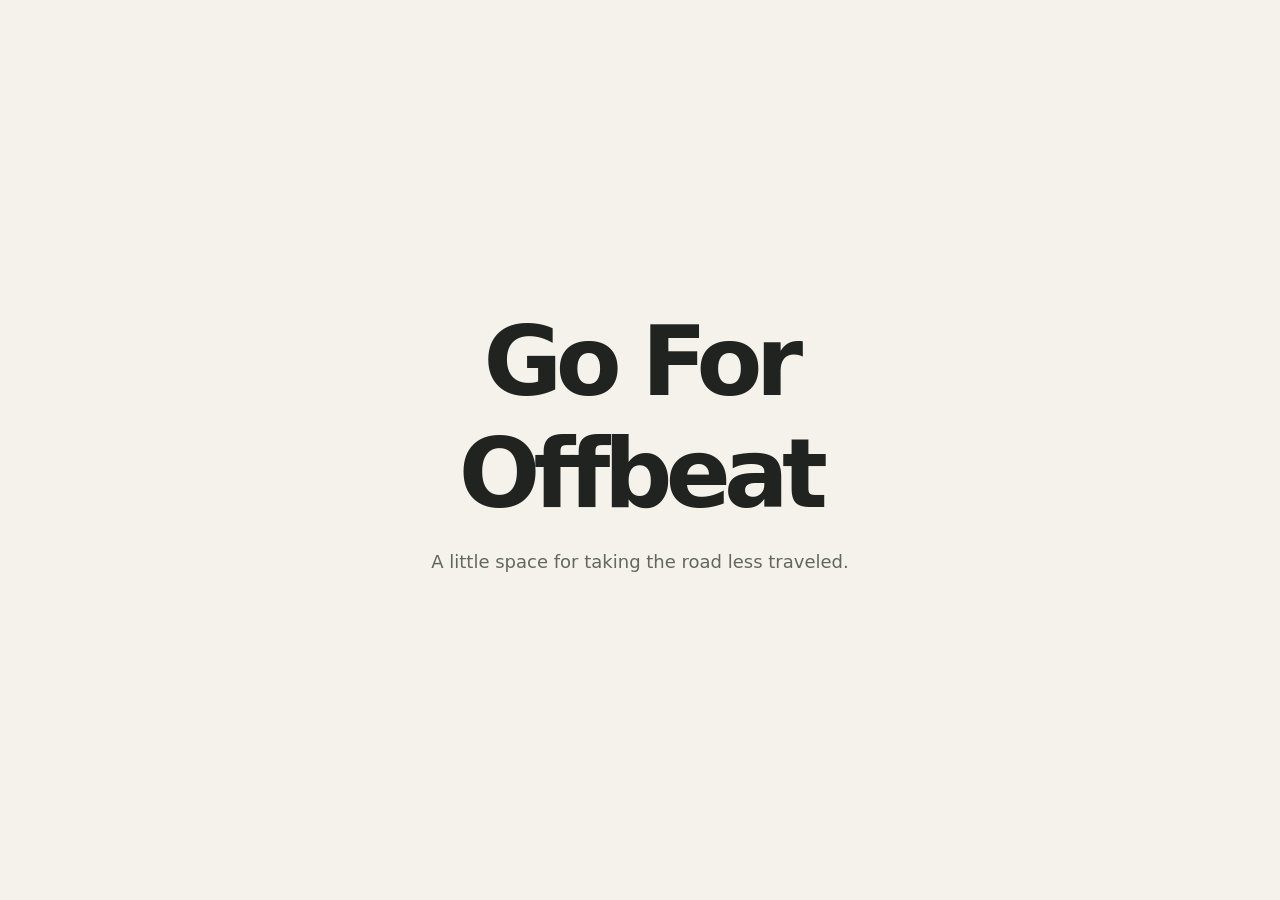
==== index.html @ a7d6cbbe "Add static site and Pages deployment" ====
<!doctype html>
<html lang="en">
  <head>
    <meta charset="utf-8">
    <meta name="viewport" content="width=device-width, initial-scale=1">
    <meta name="theme-color" content="#f5f2eb">
    <title>Go For Offbeat</title>
    <style>
      :root {
        color-scheme: light;
        font-family: system-ui, sans-serif;
        color: #20231f;
        background: #f5f2eb;
      }

      body {
        display: grid;
        min-height: 100vh;
        margin: 0;
        place-items: center;
      }

      main {
        max-width: 42rem;
        padding: 2rem;
        text-align: center;
      }

      h1 {
        margin: 0;
        font-size: clamp(3rem, 10vw, 6rem);
        letter-spacing: -0.07em;
      }

      p {
        color: #62675f;
        font-size: 1.125rem;
        line-height: 1.6;
      }
    </style>
  </head>
  <body>
    <main>
      <h1>Go For Offbeat</h1>
      <p>A little space for taking the road less traveled.</p>
    </main>
  </body>
</html>
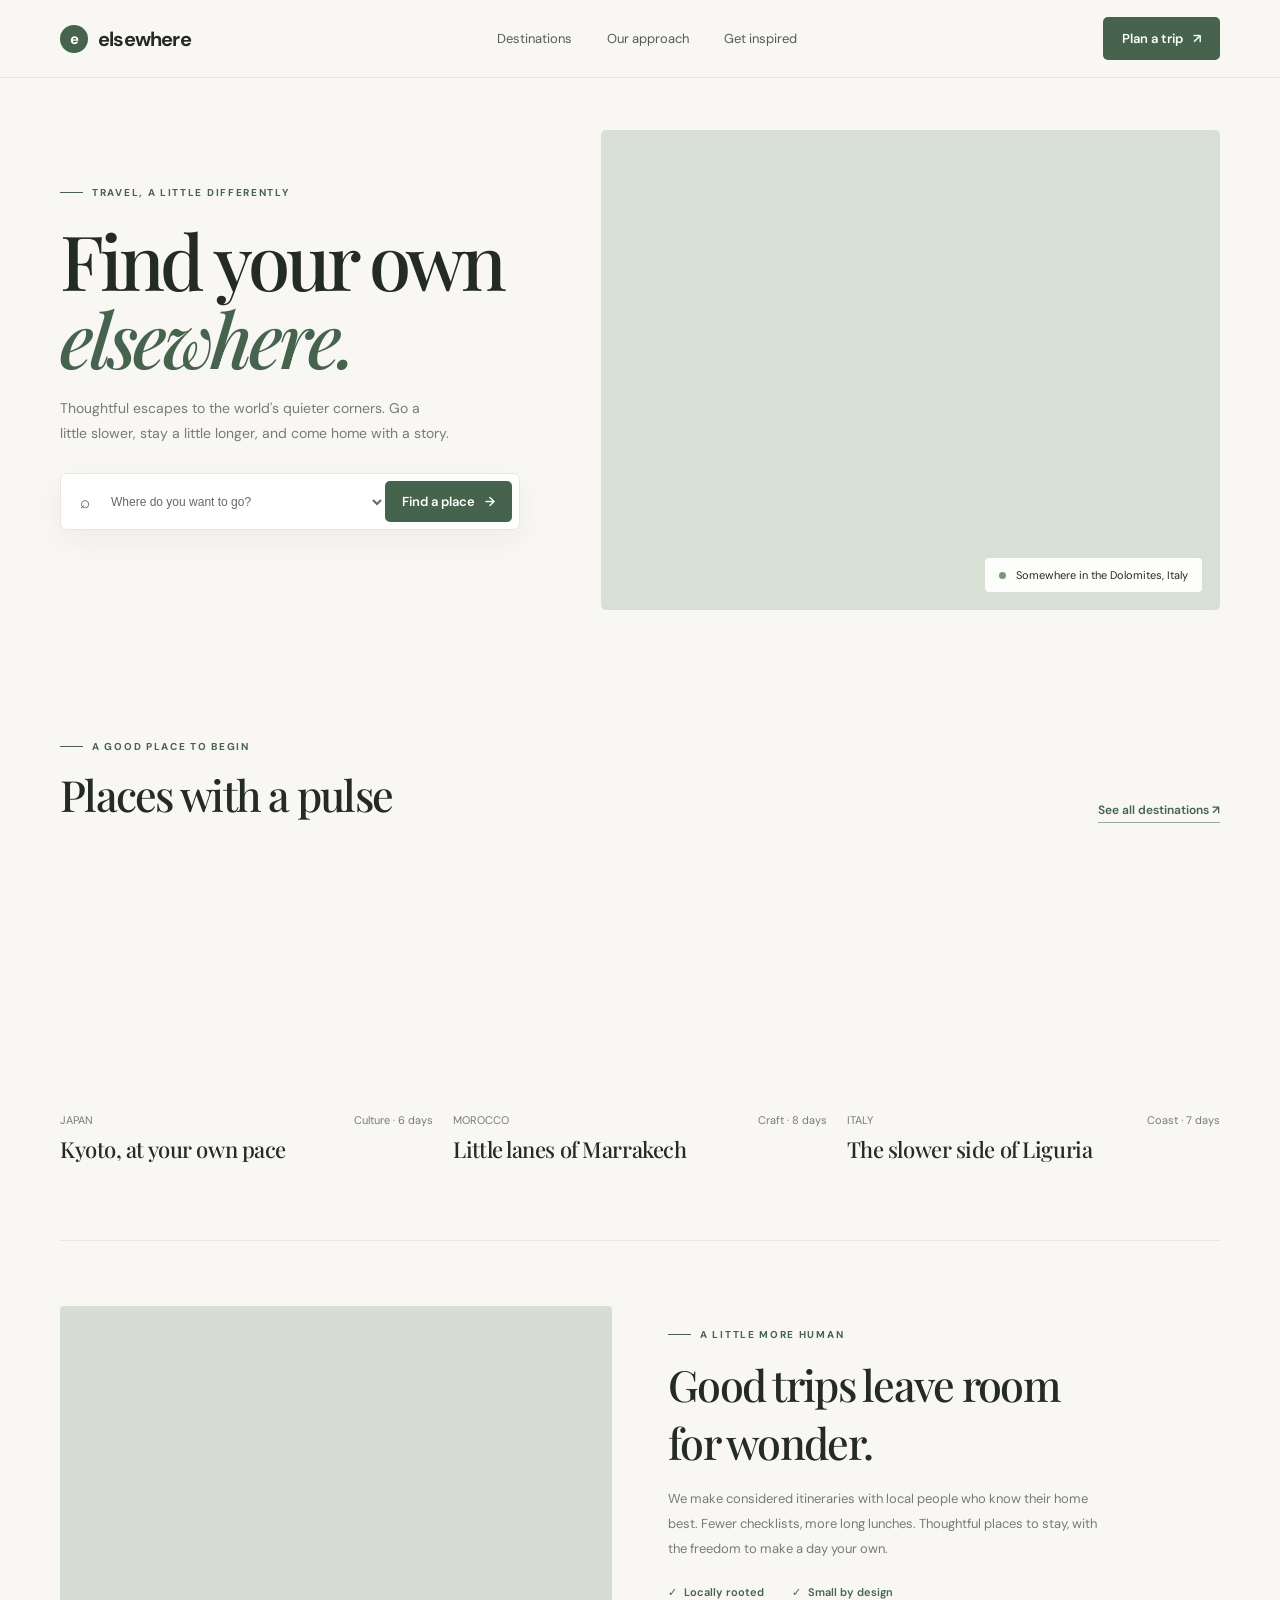
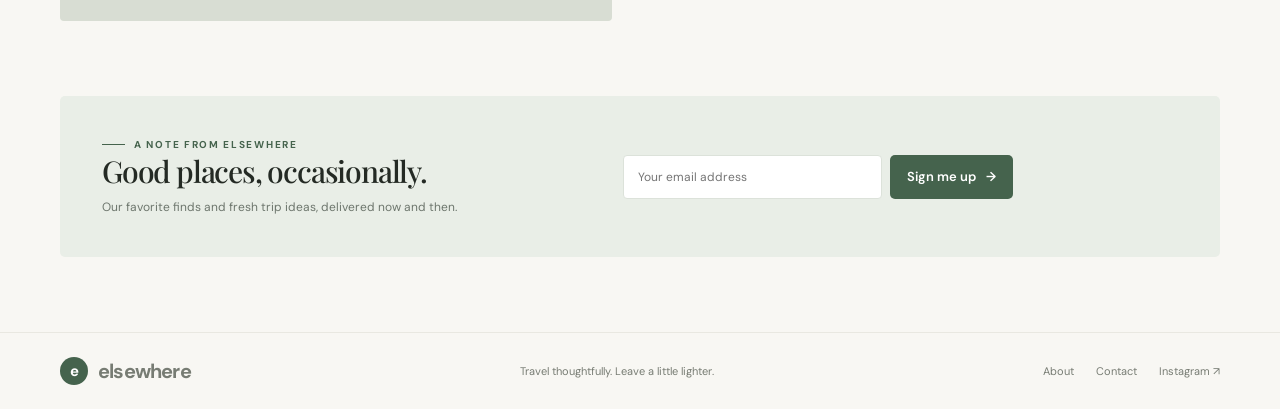
==== commit 5f458cbe: "Build minimal travel landing page" ====
--- a/index.html
+++ b/index.html
@@ -3,46 +3,221 @@
   <head>
     <meta charset="utf-8">
     <meta name="viewport" content="width=device-width, initial-scale=1">
-    <meta name="theme-color" content="#f5f2eb">
-    <title>Go For Offbeat</title>
+    <meta name="theme-color" content="#f8f7f3">
+    <meta name="description" content="Thoughtful escapes to the world's quieter corners. Find your next offbeat trip with Elsewhere.">
+    <title>Elsewhere — Find your own way</title>
+    <link rel="preconnect" href="https://fonts.googleapis.com">
+    <link rel="preconnect" href="https://fonts.gstatic.com" crossorigin>
+    <link href="https://fonts.googleapis.com/css2?family=DM+Sans:wght@400;500;600;700&family=Playfair+Display:wght@500;600;700&display=swap" rel="stylesheet">
     <style>
       :root {
         color-scheme: light;
-        font-family: system-ui, sans-serif;
-        color: #20231f;
-        background: #f5f2eb;
+        --ink: #242a24;
+        --muted: #777c73;
+        --paper: #f8f7f3;
+        --green: #45634d;
+        --line: #e9e8e1;
+        font-family: "DM Sans", sans-serif;
+        color: var(--ink);
+        background: var(--paper);
+        font-synthesis: none;
+        text-rendering: optimizeLegibility;
       }
-
-      body {
-        display: grid;
-        min-height: 100vh;
-        margin: 0;
-        place-items: center;
+      * { box-sizing: border-box; }
+      html { scroll-behavior: smooth; }
+      body { margin: 0; min-width: 320px; }
+      a { color: inherit; text-decoration: none; }
+      button, input { font: inherit; }
+      .sr-only { position: absolute; width: 1px; height: 1px; padding: 0; margin: -1px; overflow: hidden; clip: rect(0, 0, 0, 0); white-space: nowrap; border: 0; }
+      .wrap { width: min(1160px, calc(100% - 64px)); margin-inline: auto; }
+      header { height: 78px; display: flex; align-items: center; border-bottom: 1px solid rgba(36,42,36,.08); }
+      .nav { display: flex; align-items: center; justify-content: space-between; gap: 30px; }
+      .brand { display: inline-flex; align-items: center; gap: 10px; font-weight: 700; letter-spacing: -.04em; font-size: 20px; }
+      .brand-mark { width: 28px; height: 28px; display: grid; place-items: center; border-radius: 50%; background: var(--green); color: white; font-size: 15px; }
+      .links { display: flex; align-items: center; gap: 35px; color: #555c54; font-size: 13px; }
+      .links a:hover { color: var(--green); }
+      .nav-cta, .button { display: inline-flex; align-items: center; justify-content: center; gap: 10px; border: 0; border-radius: 5px; background: var(--green); color: white; font-weight: 600; font-size: 13px; padding: 13px 19px; transition: background .2s, transform .2s; cursor: pointer; }
+      .nav-cta:hover, .button:hover { background: #344c3a; transform: translateY(-1px); }
+      .menu-toggle { display: none; border: 0; background: none; color: var(--ink); font-size: 23px; cursor: pointer; }
+      .hero { padding: 52px 0 70px; }
+      .hero-grid { display: grid; grid-template-columns: .88fr 1.12fr; align-items: center; gap: 54px; }
+      .eyebrow { display: flex; align-items: center; gap: 9px; color: var(--green); text-transform: uppercase; font-size: 10px; font-weight: 700; letter-spacing: .17em; }
+      .eyebrow:before { content: ""; height: 1px; width: 23px; background: currentColor; }
+      h1, h2, h3, p { margin-top: 0; }
+      h1, h2, h3 { font-family: "Playfair Display", Georgia, serif; font-weight: 500; }
+      h1 { max-width: 500px; margin: 22px 0 19px; font-size: clamp(48px, 6vw, 76px); line-height: 1.03; letter-spacing: -.055em; }
+      h1 em { color: var(--green); font-weight: 500; }
+      .hero-copy { max-width: 390px; margin-bottom: 27px; color: var(--muted); font-size: 14px; line-height: 1.8; }
+      .finder { display: flex; align-items: center; max-width: 460px; padding: 7px; border: 1px solid #e8e7df; border-radius: 7px; background: white; box-shadow: 0 10px 30px rgba(38,44,37,.05); }
+      .finder-icon { padding: 0 12px; color: var(--green); font-size: 17px; }
+      .finder select { flex: 1; min-width: 0; padding: 10px 5px; border: 0; outline: 0; color: #646a61; background: white; font-size: 12px; }
+      .finder .button { white-space: nowrap; padding: 12px 17px; }
+      .hero-image { position: relative; height: 480px; border-radius: 5px; background: #d8e0d5 url("https://images.unsplash.com/photo-1470770841072-f978cf4d019e?auto=format&fit=crop&w=1500&q=85") center 55% / cover no-repeat; }
+      .image-note { position: absolute; right: 18px; bottom: 18px; display: flex; align-items: center; gap: 10px; padding: 10px 14px; border-radius: 4px; background: rgba(255,255,255,.94); font-size: 11px; }
+      .note-dot { width: 7px; height: 7px; border-radius: 50%; background: #799877; }
+      .section { padding: 60px 0 76px; }
+      .section-head { display: flex; align-items: end; justify-content: space-between; gap: 25px; margin-bottom: 28px; }
+      .section-head .eyebrow { margin-bottom: 12px; }
+      h2 { margin-bottom: 0; font-size: clamp(32px, 4vw, 43px); letter-spacing: -.04em; }
+      .text-link { padding-bottom: 4px; color: var(--green); font-weight: 600; font-size: 12px; border-bottom: 1px solid #9aab9c; }
+      .cards { display: grid; grid-template-columns: repeat(3, 1fr); gap: 20px; }
+      .card { min-width: 0; }
+      .card-image { height: 245px; margin-bottom: 17px; border-radius: 4px; background-position: center; background-size: cover; transition: transform .3s; }
+      .card:hover .card-image { transform: translateY(-3px); }
+      .image-kyoto { background-image: url("https://images.unsplash.com/photo-1493976040374-85c8e12f0c0e?auto=format&fit=crop&w=900&q=82"); }
+      .image-morocco { background-image: url("https://images.unsplash.com/photo-1539020140153-e479b8c22e70?auto=format&fit=crop&w=900&q=82"); }
+      .image-italy { background-image: url("https://images.unsplash.com/photo-1516483638261-f4dbaf036963?auto=format&fit=crop&w=900&q=82"); }
+      .card-meta { display: flex; justify-content: space-between; align-items: center; color: var(--muted); font-size: 11px; }
+      .card h3 { margin: 7px 0 0; font-size: 22px; letter-spacing: -.02em; }
+      .why { display: grid; grid-template-columns: 1fr 1fr; gap: 56px; align-items: center; padding: 65px 0; border-top: 1px solid var(--line); }
+      .why-photo { min-height: 315px; border-radius: 4px; background: #d8ddd3 url("https://images.unsplash.com/photo-1472396961693-142e6e269027?auto=format&fit=crop&w=1200&q=82") center / cover; }
+      .why-copy { max-width: 440px; }
+      .why-copy h2 { margin: 14px 0 16px; }
+      .why-copy p { color: var(--muted); font-size: 13px; line-height: 1.9; }
+      .perks { display: flex; gap: 28px; margin-top: 23px; color: var(--green); font-size: 11px; font-weight: 600; }
+      .perks span:before { content: "✓"; margin-right: 7px; }
+      .newsletter { margin: 10px auto 75px; padding: 42px; display: flex; justify-content: space-between; align-items: center; gap: 35px; border-radius: 5px; background: #e9eee7; }
+      .newsletter h2 { margin: 0 0 8px; font-size: 30px; }
+      .newsletter p { margin: 0; color: #6d766d; font-size: 12px; }
+      .subscribe { display: flex; gap: 8px; min-width: min(390px, 45%); }
+      .subscribe input { min-width: 0; flex: 1; padding: 13px 14px; border: 1px solid #dce2da; border-radius: 4px; outline-color: var(--green); background: white; font-size: 12px; }
+      .subscribe button { padding-inline: 17px; }
+      footer { padding: 24px 0; border-top: 1px solid var(--line); color: var(--muted); font-size: 11px; }
+      .footer-inner { display: flex; justify-content: space-between; align-items: center; gap: 18px; }
+      .footer-links { display: flex; gap: 22px; }
+      .status { min-height: 16px; margin: 8px 0 0; color: var(--green); font-size: 11px; }
+      @media (max-width: 760px) {
+        .wrap { width: min(100% - 40px, 560px); }
+        header { height: 68px; }
+        .menu-toggle { display: block; }
+        .nav-cta { display: none; }
+        .links { display: none; position: absolute; z-index: 5; top: 68px; left: 0; right: 0; padding: 22px 20px; flex-direction: column; gap: 20px; align-items: flex-start; background: var(--paper); border-bottom: 1px solid var(--line); }
+        .links.open { display: flex; }
+        .hero { padding: 38px 0 45px; }
+        .hero-grid { grid-template-columns: 1fr; gap: 29px; }
+        h1 { max-width: 480px; font-size: clamp(48px, 12vw, 70px); }
+        .hero-image { height: 360px; }
+        .section { padding: 42px 0 52px; }
+        .cards { gap: 14px; }
+        .card-image { height: 180px; }
+        .why { grid-template-columns: 1fr; gap: 27px; padding: 45px 0; }
+        .why-photo { min-height: 280px; }
+        .newsletter { padding: 30px 24px; flex-direction: column; align-items: flex-start; gap: 21px; margin-bottom: 52px; }
+        .subscribe { width: 100%; min-width: 0; }
       }
-
-      main {
-        max-width: 42rem;
-        padding: 2rem;
-        text-align: center;
-      }
-
-      h1 {
-        margin: 0;
-        font-size: clamp(3rem, 10vw, 6rem);
-        letter-spacing: -0.07em;
-      }
-
-      p {
-        color: #62675f;
-        font-size: 1.125rem;
-        line-height: 1.6;
+      @media (max-width: 520px) {
+        .wrap { width: calc(100% - 36px); }
+        .hero-image { height: 300px; }
+        .finder { flex-wrap: wrap; }
+        .finder select { width: calc(100% - 50px); flex: auto; }
+        .finder .button { width: 100%; }
+        .section-head { align-items: flex-start; flex-direction: column; gap: 13px; }
+        .cards { grid-template-columns: 1fr; gap: 23px; }
+        .card-image { height: 245px; }
+        .perks { flex-direction: column; gap: 10px; }
+        .newsletter h2 { font-size: 27px; }
+        .subscribe { flex-direction: column; }
+        .subscribe input, .subscribe button { min-height: 44px; }
+        .footer-inner { align-items: flex-start; flex-direction: column; }
       }
     </style>
   </head>
   <body>
-    <main>
-      <h1>Go For Offbeat</h1>
-      <p>A little space for taking the road less traveled.</p>
+    <header>
+      <nav class="nav wrap" aria-label="Main navigation">
+        <a class="brand" href="#top" aria-label="Elsewhere home"><span class="brand-mark">e</span> elsewhere</a>
+        <div class="links" id="nav-links">
+          <a href="#destinations">Destinations</a>
+          <a href="#about">Our approach</a>
+          <a href="#newsletter">Get inspired</a>
+        </div>
+        <a class="nav-cta" href="#destinations">Plan a trip <span aria-hidden="true">↗</span></a>
+        <button class="menu-toggle" type="button" aria-label="Toggle navigation" aria-expanded="false" aria-controls="nav-links">☰</button>
+      </nav>
+    </header>
+    <main id="top">
+      <section class="hero wrap">
+        <div class="hero-grid">
+          <div>
+            <div class="eyebrow">Travel, a little differently</div>
+            <h1>Find your own <em>elsewhere.</em></h1>
+            <p class="hero-copy">Thoughtful escapes to the world's quieter corners. Go a little slower, stay a little longer, and come home with a story.</p>
+            <form class="finder" id="trip-finder">
+              <span class="finder-icon" aria-hidden="true">⌕</span>
+              <label class="sr-only" for="place">Choose a kind of escape</label>
+              <select id="place" aria-label="Choose a kind of escape">
+                <option value="destinations">Where do you want to go?</option>
+                <option value="kyoto">Culture & quiet — Kyoto</option>
+                <option value="morocco">Color & craft — Morocco</option>
+                <option value="italy">Coast & countryside — Italy</option>
+              </select>
+              <button class="button" type="submit">Find a place <span aria-hidden="true">→</span></button>
+            </form>
+            <p class="status" id="finder-status" aria-live="polite"></p>
+          </div>
+          <div class="hero-image" role="img" aria-label="Quiet alpine lake surrounded by green mountains">
+            <div class="image-note"><span class="note-dot"></span> Somewhere in the Dolomites, Italy</div>
+          </div>
+        </div>
+      </section>
+
+      <section class="section wrap" id="destinations">
+        <div class="section-head">
+          <div><div class="eyebrow">A good place to begin</div><h2>Places with a pulse</h2></div>
+          <a class="text-link" href="#newsletter">See all destinations <span aria-hidden="true">↗</span></a>
+        </div>
+        <div class="cards">
+          <a class="card" id="kyoto" href="#newsletter"><div class="card-image image-kyoto" role="img" aria-label="Traditional street in Kyoto, Japan"></div><div class="card-meta"><span>JAPAN</span><span>Culture · 6 days</span></div><h3>Kyoto, at your own pace</h3></a>
+          <a class="card" id="morocco" href="#newsletter"><div class="card-image image-morocco" role="img" aria-label="Warm terracotta architecture in Morocco"></div><div class="card-meta"><span>MOROCCO</span><span>Craft · 8 days</span></div><h3>Little lanes of Marrakech</h3></a>
+          <a class="card" id="italy" href="#newsletter"><div class="card-image image-italy" role="img" aria-label="Colorful coastal village in Cinque Terre, Italy"></div><div class="card-meta"><span>ITALY</span><span>Coast · 7 days</span></div><h3>The slower side of Liguria</h3></a>
+        </div>
+      </section>
+
+      <section class="why wrap" id="about">
+        <div class="why-photo" role="img" aria-label="Wild deer in a peaceful forest"></div>
+        <div class="why-copy">
+          <div class="eyebrow">A little more human</div>
+          <h2>Good trips leave room for wonder.</h2>
+          <p>We make considered itineraries with local people who know their home best. Fewer checklists, more long lunches. Thoughtful places to stay, with the freedom to make a day your own.</p>
+          <div class="perks"><span>Locally rooted</span><span>Small by design</span></div>
+        </div>
+      </section>
+
+      <section class="newsletter wrap" id="newsletter">
+        <div><div class="eyebrow">A note from elsewhere</div><h2>Good places, occasionally.</h2><p>Our favorite finds and fresh trip ideas, delivered now and then.</p></div>
+        <form class="subscribe" id="subscribe-form"><label class="sr-only" for="email">Your email address</label><input id="email" type="email" placeholder="Your email address" required><button class="button" type="submit">Sign me up <span aria-hidden="true">→</span></button></form>
+        <p class="status" id="subscribe-status" aria-live="polite"></p>
+      </section>
     </main>
+    <footer><div class="footer-inner wrap"><a class="brand" href="#top"><span class="brand-mark">e</span> elsewhere</a><span>Travel thoughtfully. Leave a little lighter.</span><div class="footer-links"><a href="#about">About</a><a href="#newsletter">Contact</a><a href="#top">Instagram ↗</a></div></div></footer>
+    <script>
+      const menuButton = document.querySelector('.menu-toggle');
+      const navLinks = document.querySelector('.links');
+      menuButton.addEventListener('click', () => {
+        const open = navLinks.classList.toggle('open');
+        menuButton.setAttribute('aria-expanded', String(open));
+      });
+      navLinks.querySelectorAll('a').forEach(link => link.addEventListener('click', () => {
+        navLinks.classList.remove('open');
+        menuButton.setAttribute('aria-expanded', 'false');
+      }));
+      document.querySelector('#trip-finder').addEventListener('submit', event => {
+        event.preventDefault();
+        const choice = document.querySelector('#place').value;
+        const status = document.querySelector('#finder-status');
+        if (choice === 'destinations') {
+          status.textContent = 'Start with one of our favorite places below.';
+          document.querySelector('#destinations').scrollIntoView({ behavior: 'smooth' });
+          return;
+        }
+        status.textContent = 'A lovely choice. Here is a little inspiration.';
+        document.getElementById(choice).scrollIntoView({ behavior: 'smooth', block: 'center' });
+      });
+      document.querySelector('#subscribe-form').addEventListener('submit', event => {
+        event.preventDefault();
+        document.querySelector('#subscribe-status').textContent = 'Thanks for joining us. Keep an eye on your inbox.';
+        event.currentTarget.reset();
+      });
+    </script>
   </body>
 </html>
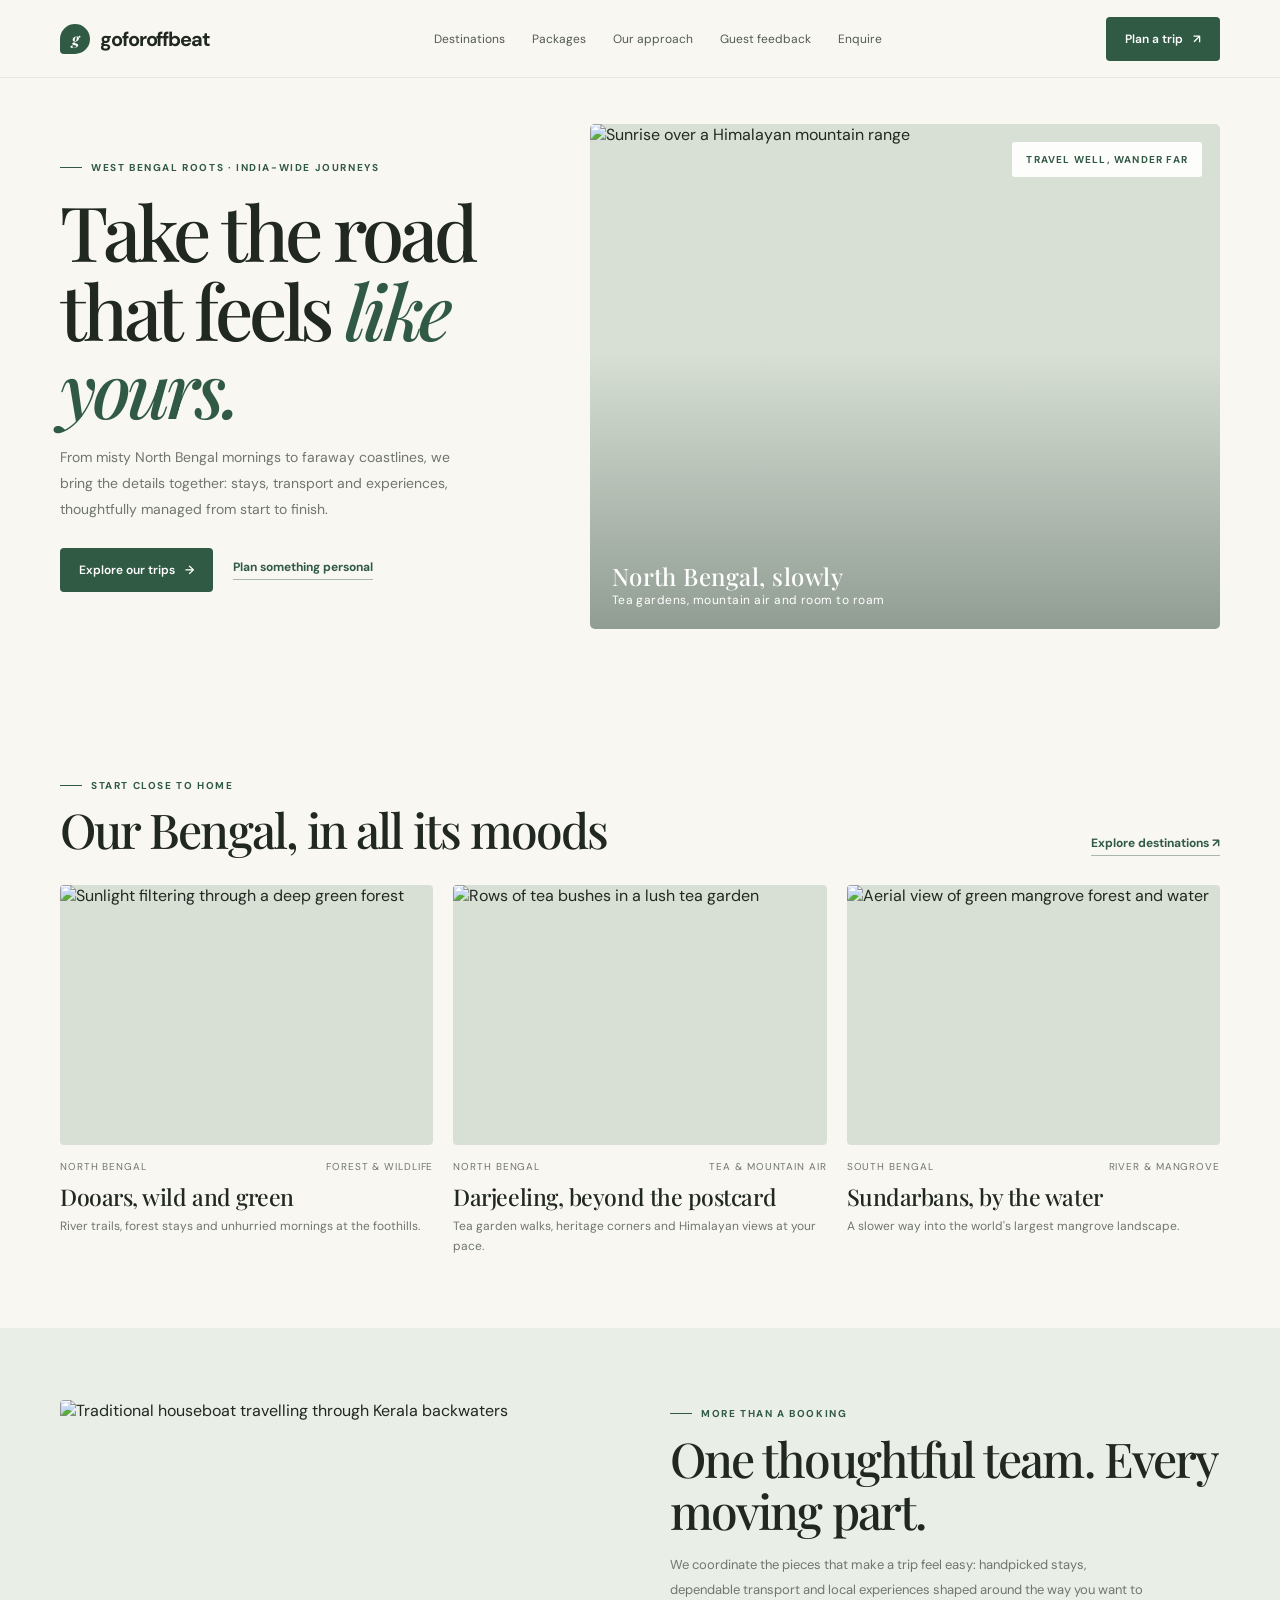
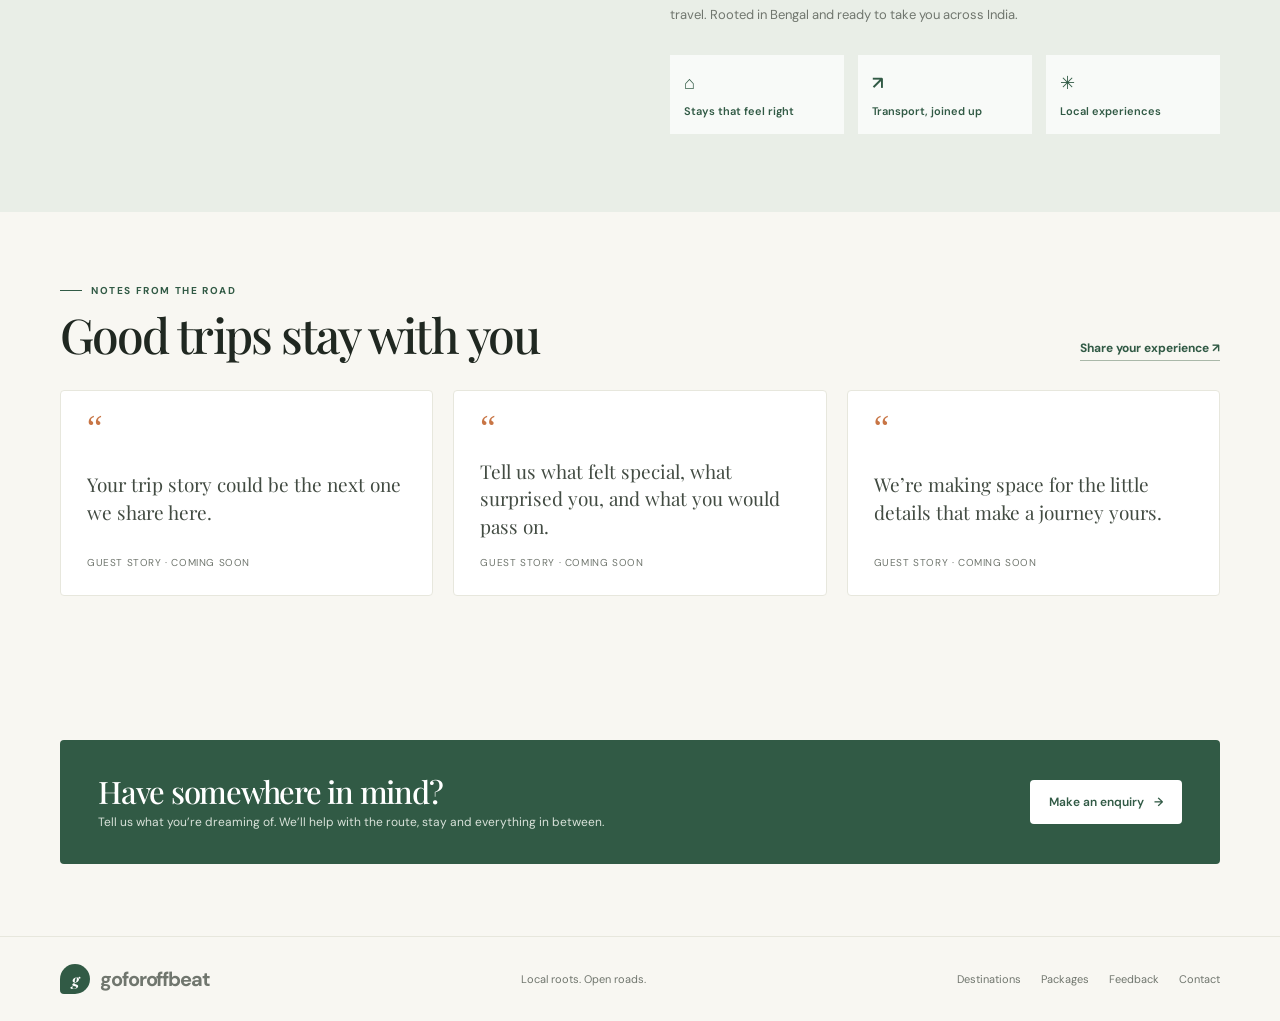
==== commit b2df8d70: "Expand GoForOffbeat travel website" ====
--- a/index.html
+++ b/index.html
@@ -1,223 +1,22 @@
 <!doctype html>
 <html lang="en">
-  <head>
-    <meta charset="utf-8">
-    <meta name="viewport" content="width=device-width, initial-scale=1">
-    <meta name="theme-color" content="#f8f7f3">
-    <meta name="description" content="Thoughtful escapes to the world's quieter corners. Find your next offbeat trip with Elsewhere.">
-    <title>Elsewhere — Find your own way</title>
-    <link rel="preconnect" href="https://fonts.googleapis.com">
-    <link rel="preconnect" href="https://fonts.gstatic.com" crossorigin>
-    <link href="https://fonts.googleapis.com/css2?family=DM+Sans:wght@400;500;600;700&family=Playfair+Display:wght@500;600;700&display=swap" rel="stylesheet">
-    <style>
-      :root {
-        color-scheme: light;
-        --ink: #242a24;
-        --muted: #777c73;
-        --paper: #f8f7f3;
-        --green: #45634d;
-        --line: #e9e8e1;
-        font-family: "DM Sans", sans-serif;
-        color: var(--ink);
-        background: var(--paper);
-        font-synthesis: none;
-        text-rendering: optimizeLegibility;
-      }
-      * { box-sizing: border-box; }
-      html { scroll-behavior: smooth; }
-      body { margin: 0; min-width: 320px; }
-      a { color: inherit; text-decoration: none; }
-      button, input { font: inherit; }
-      .sr-only { position: absolute; width: 1px; height: 1px; padding: 0; margin: -1px; overflow: hidden; clip: rect(0, 0, 0, 0); white-space: nowrap; border: 0; }
-      .wrap { width: min(1160px, calc(100% - 64px)); margin-inline: auto; }
-      header { height: 78px; display: flex; align-items: center; border-bottom: 1px solid rgba(36,42,36,.08); }
-      .nav { display: flex; align-items: center; justify-content: space-between; gap: 30px; }
-      .brand { display: inline-flex; align-items: center; gap: 10px; font-weight: 700; letter-spacing: -.04em; font-size: 20px; }
-      .brand-mark { width: 28px; height: 28px; display: grid; place-items: center; border-radius: 50%; background: var(--green); color: white; font-size: 15px; }
-      .links { display: flex; align-items: center; gap: 35px; color: #555c54; font-size: 13px; }
-      .links a:hover { color: var(--green); }
-      .nav-cta, .button { display: inline-flex; align-items: center; justify-content: center; gap: 10px; border: 0; border-radius: 5px; background: var(--green); color: white; font-weight: 600; font-size: 13px; padding: 13px 19px; transition: background .2s, transform .2s; cursor: pointer; }
-      .nav-cta:hover, .button:hover { background: #344c3a; transform: translateY(-1px); }
-      .menu-toggle { display: none; border: 0; background: none; color: var(--ink); font-size: 23px; cursor: pointer; }
-      .hero { padding: 52px 0 70px; }
-      .hero-grid { display: grid; grid-template-columns: .88fr 1.12fr; align-items: center; gap: 54px; }
-      .eyebrow { display: flex; align-items: center; gap: 9px; color: var(--green); text-transform: uppercase; font-size: 10px; font-weight: 700; letter-spacing: .17em; }
-      .eyebrow:before { content: ""; height: 1px; width: 23px; background: currentColor; }
-      h1, h2, h3, p { margin-top: 0; }
-      h1, h2, h3 { font-family: "Playfair Display", Georgia, serif; font-weight: 500; }
-      h1 { max-width: 500px; margin: 22px 0 19px; font-size: clamp(48px, 6vw, 76px); line-height: 1.03; letter-spacing: -.055em; }
-      h1 em { color: var(--green); font-weight: 500; }
-      .hero-copy { max-width: 390px; margin-bottom: 27px; color: var(--muted); font-size: 14px; line-height: 1.8; }
-      .finder { display: flex; align-items: center; max-width: 460px; padding: 7px; border: 1px solid #e8e7df; border-radius: 7px; background: white; box-shadow: 0 10px 30px rgba(38,44,37,.05); }
-      .finder-icon { padding: 0 12px; color: var(--green); font-size: 17px; }
-      .finder select { flex: 1; min-width: 0; padding: 10px 5px; border: 0; outline: 0; color: #646a61; background: white; font-size: 12px; }
-      .finder .button { white-space: nowrap; padding: 12px 17px; }
-      .hero-image { position: relative; height: 480px; border-radius: 5px; background: #d8e0d5 url("https://images.unsplash.com/photo-1470770841072-f978cf4d019e?auto=format&fit=crop&w=1500&q=85") center 55% / cover no-repeat; }
-      .image-note { position: absolute; right: 18px; bottom: 18px; display: flex; align-items: center; gap: 10px; padding: 10px 14px; border-radius: 4px; background: rgba(255,255,255,.94); font-size: 11px; }
-      .note-dot { width: 7px; height: 7px; border-radius: 50%; background: #799877; }
-      .section { padding: 60px 0 76px; }
-      .section-head { display: flex; align-items: end; justify-content: space-between; gap: 25px; margin-bottom: 28px; }
-      .section-head .eyebrow { margin-bottom: 12px; }
-      h2 { margin-bottom: 0; font-size: clamp(32px, 4vw, 43px); letter-spacing: -.04em; }
-      .text-link { padding-bottom: 4px; color: var(--green); font-weight: 600; font-size: 12px; border-bottom: 1px solid #9aab9c; }
-      .cards { display: grid; grid-template-columns: repeat(3, 1fr); gap: 20px; }
-      .card { min-width: 0; }
-      .card-image { height: 245px; margin-bottom: 17px; border-radius: 4px; background-position: center; background-size: cover; transition: transform .3s; }
-      .card:hover .card-image { transform: translateY(-3px); }
-      .image-kyoto { background-image: url("https://images.unsplash.com/photo-1493976040374-85c8e12f0c0e?auto=format&fit=crop&w=900&q=82"); }
-      .image-morocco { background-image: url("https://images.unsplash.com/photo-1539020140153-e479b8c22e70?auto=format&fit=crop&w=900&q=82"); }
-      .image-italy { background-image: url("https://images.unsplash.com/photo-1516483638261-f4dbaf036963?auto=format&fit=crop&w=900&q=82"); }
-      .card-meta { display: flex; justify-content: space-between; align-items: center; color: var(--muted); font-size: 11px; }
-      .card h3 { margin: 7px 0 0; font-size: 22px; letter-spacing: -.02em; }
-      .why { display: grid; grid-template-columns: 1fr 1fr; gap: 56px; align-items: center; padding: 65px 0; border-top: 1px solid var(--line); }
-      .why-photo { min-height: 315px; border-radius: 4px; background: #d8ddd3 url("https://images.unsplash.com/photo-1472396961693-142e6e269027?auto=format&fit=crop&w=1200&q=82") center / cover; }
-      .why-copy { max-width: 440px; }
-      .why-copy h2 { margin: 14px 0 16px; }
-      .why-copy p { color: var(--muted); font-size: 13px; line-height: 1.9; }
-      .perks { display: flex; gap: 28px; margin-top: 23px; color: var(--green); font-size: 11px; font-weight: 600; }
-      .perks span:before { content: "✓"; margin-right: 7px; }
-      .newsletter { margin: 10px auto 75px; padding: 42px; display: flex; justify-content: space-between; align-items: center; gap: 35px; border-radius: 5px; background: #e9eee7; }
-      .newsletter h2 { margin: 0 0 8px; font-size: 30px; }
-      .newsletter p { margin: 0; color: #6d766d; font-size: 12px; }
-      .subscribe { display: flex; gap: 8px; min-width: min(390px, 45%); }
-      .subscribe input { min-width: 0; flex: 1; padding: 13px 14px; border: 1px solid #dce2da; border-radius: 4px; outline-color: var(--green); background: white; font-size: 12px; }
-      .subscribe button { padding-inline: 17px; }
-      footer { padding: 24px 0; border-top: 1px solid var(--line); color: var(--muted); font-size: 11px; }
-      .footer-inner { display: flex; justify-content: space-between; align-items: center; gap: 18px; }
-      .footer-links { display: flex; gap: 22px; }
-      .status { min-height: 16px; margin: 8px 0 0; color: var(--green); font-size: 11px; }
-      @media (max-width: 760px) {
-        .wrap { width: min(100% - 40px, 560px); }
-        header { height: 68px; }
-        .menu-toggle { display: block; }
-        .nav-cta { display: none; }
-        .links { display: none; position: absolute; z-index: 5; top: 68px; left: 0; right: 0; padding: 22px 20px; flex-direction: column; gap: 20px; align-items: flex-start; background: var(--paper); border-bottom: 1px solid var(--line); }
-        .links.open { display: flex; }
-        .hero { padding: 38px 0 45px; }
-        .hero-grid { grid-template-columns: 1fr; gap: 29px; }
-        h1 { max-width: 480px; font-size: clamp(48px, 12vw, 70px); }
-        .hero-image { height: 360px; }
-        .section { padding: 42px 0 52px; }
-        .cards { gap: 14px; }
-        .card-image { height: 180px; }
-        .why { grid-template-columns: 1fr; gap: 27px; padding: 45px 0; }
-        .why-photo { min-height: 280px; }
-        .newsletter { padding: 30px 24px; flex-direction: column; align-items: flex-start; gap: 21px; margin-bottom: 52px; }
-        .subscribe { width: 100%; min-width: 0; }
-      }
-      @media (max-width: 520px) {
-        .wrap { width: calc(100% - 36px); }
-        .hero-image { height: 300px; }
-        .finder { flex-wrap: wrap; }
-        .finder select { width: calc(100% - 50px); flex: auto; }
-        .finder .button { width: 100%; }
-        .section-head { align-items: flex-start; flex-direction: column; gap: 13px; }
-        .cards { grid-template-columns: 1fr; gap: 23px; }
-        .card-image { height: 245px; }
-        .perks { flex-direction: column; gap: 10px; }
-        .newsletter h2 { font-size: 27px; }
-        .subscribe { flex-direction: column; }
-        .subscribe input, .subscribe button { min-height: 44px; }
-        .footer-inner { align-items: flex-start; flex-direction: column; }
-      }
-    </style>
-  </head>
-  <body>
-    <header>
-      <nav class="nav wrap" aria-label="Main navigation">
-        <a class="brand" href="#top" aria-label="Elsewhere home"><span class="brand-mark">e</span> elsewhere</a>
-        <div class="links" id="nav-links">
-          <a href="#destinations">Destinations</a>
-          <a href="#about">Our approach</a>
-          <a href="#newsletter">Get inspired</a>
-        </div>
-        <a class="nav-cta" href="#destinations">Plan a trip <span aria-hidden="true">↗</span></a>
-        <button class="menu-toggle" type="button" aria-label="Toggle navigation" aria-expanded="false" aria-controls="nav-links">☰</button>
-      </nav>
-    </header>
-    <main id="top">
-      <section class="hero wrap">
-        <div class="hero-grid">
-          <div>
-            <div class="eyebrow">Travel, a little differently</div>
-            <h1>Find your own <em>elsewhere.</em></h1>
-            <p class="hero-copy">Thoughtful escapes to the world's quieter corners. Go a little slower, stay a little longer, and come home with a story.</p>
-            <form class="finder" id="trip-finder">
-              <span class="finder-icon" aria-hidden="true">⌕</span>
-              <label class="sr-only" for="place">Choose a kind of escape</label>
-              <select id="place" aria-label="Choose a kind of escape">
-                <option value="destinations">Where do you want to go?</option>
-                <option value="kyoto">Culture & quiet — Kyoto</option>
-                <option value="morocco">Color & craft — Morocco</option>
-                <option value="italy">Coast & countryside — Italy</option>
-              </select>
-              <button class="button" type="submit">Find a place <span aria-hidden="true">→</span></button>
-            </form>
-            <p class="status" id="finder-status" aria-live="polite"></p>
-          </div>
-          <div class="hero-image" role="img" aria-label="Quiet alpine lake surrounded by green mountains">
-            <div class="image-note"><span class="note-dot"></span> Somewhere in the Dolomites, Italy</div>
-          </div>
-        </div>
-      </section>
-
-      <section class="section wrap" id="destinations">
-        <div class="section-head">
-          <div><div class="eyebrow">A good place to begin</div><h2>Places with a pulse</h2></div>
-          <a class="text-link" href="#newsletter">See all destinations <span aria-hidden="true">↗</span></a>
-        </div>
-        <div class="cards">
-          <a class="card" id="kyoto" href="#newsletter"><div class="card-image image-kyoto" role="img" aria-label="Traditional street in Kyoto, Japan"></div><div class="card-meta"><span>JAPAN</span><span>Culture · 6 days</span></div><h3>Kyoto, at your own pace</h3></a>
-          <a class="card" id="morocco" href="#newsletter"><div class="card-image image-morocco" role="img" aria-label="Warm terracotta architecture in Morocco"></div><div class="card-meta"><span>MOROCCO</span><span>Craft · 8 days</span></div><h3>Little lanes of Marrakech</h3></a>
-          <a class="card" id="italy" href="#newsletter"><div class="card-image image-italy" role="img" aria-label="Colorful coastal village in Cinque Terre, Italy"></div><div class="card-meta"><span>ITALY</span><span>Coast · 7 days</span></div><h3>The slower side of Liguria</h3></a>
-        </div>
-      </section>
-
-      <section class="why wrap" id="about">
-        <div class="why-photo" role="img" aria-label="Wild deer in a peaceful forest"></div>
-        <div class="why-copy">
-          <div class="eyebrow">A little more human</div>
-          <h2>Good trips leave room for wonder.</h2>
-          <p>We make considered itineraries with local people who know their home best. Fewer checklists, more long lunches. Thoughtful places to stay, with the freedom to make a day your own.</p>
-          <div class="perks"><span>Locally rooted</span><span>Small by design</span></div>
-        </div>
-      </section>
-
-      <section class="newsletter wrap" id="newsletter">
-        <div><div class="eyebrow">A note from elsewhere</div><h2>Good places, occasionally.</h2><p>Our favorite finds and fresh trip ideas, delivered now and then.</p></div>
-        <form class="subscribe" id="subscribe-form"><label class="sr-only" for="email">Your email address</label><input id="email" type="email" placeholder="Your email address" required><button class="button" type="submit">Sign me up <span aria-hidden="true">→</span></button></form>
-        <p class="status" id="subscribe-status" aria-live="polite"></p>
-      </section>
-    </main>
-    <footer><div class="footer-inner wrap"><a class="brand" href="#top"><span class="brand-mark">e</span> elsewhere</a><span>Travel thoughtfully. Leave a little lighter.</span><div class="footer-links"><a href="#about">About</a><a href="#newsletter">Contact</a><a href="#top">Instagram ↗</a></div></div></footer>
-    <script>
-      const menuButton = document.querySelector('.menu-toggle');
-      const navLinks = document.querySelector('.links');
-      menuButton.addEventListener('click', () => {
-        const open = navLinks.classList.toggle('open');
-        menuButton.setAttribute('aria-expanded', String(open));
-      });
-      navLinks.querySelectorAll('a').forEach(link => link.addEventListener('click', () => {
-        navLinks.classList.remove('open');
-        menuButton.setAttribute('aria-expanded', 'false');
-      }));
-      document.querySelector('#trip-finder').addEventListener('submit', event => {
-        event.preventDefault();
-        const choice = document.querySelector('#place').value;
-        const status = document.querySelector('#finder-status');
-        if (choice === 'destinations') {
-          status.textContent = 'Start with one of our favorite places below.';
-          document.querySelector('#destinations').scrollIntoView({ behavior: 'smooth' });
-          return;
-        }
-        status.textContent = 'A lovely choice. Here is a little inspiration.';
-        document.getElementById(choice).scrollIntoView({ behavior: 'smooth', block: 'center' });
-      });
-      document.querySelector('#subscribe-form').addEventListener('submit', event => {
-        event.preventDefault();
-        document.querySelector('#subscribe-status').textContent = 'Thanks for joining us. Keep an eye on your inbox.';
-        event.currentTarget.reset();
-      });
-    </script>
-  </body>
-</html>
+<head>
+  <meta charset="utf-8"><meta name="viewport" content="width=device-width, initial-scale=1"><meta name="theme-color" content="#f8f7f2">
+  <meta name="description" content="Thoughtful, well-managed journeys across West Bengal, North Bengal and India. GoForOffbeat brings stays, transport and local experiences together.">
+  <title>GoForOffbeat — Travel, thoughtfully managed</title><link rel="stylesheet" href="site.css"><script src="site.js" defer></script>
+</head>
+<body>
+  <header class="site-header"><nav class="nav wrap" aria-label="Main navigation"><a class="brand" href="index.html"><span class="brand-mark">g</span> goforoffbeat</a><div class="nav-links"><a href="destinations.html">Destinations</a><a href="packages.html">Packages</a><a href="about.html">Our approach</a><a href="feedback.html">Guest feedback</a><a href="enquiry.html">Enquire</a></div><a class="button nav-cta" href="enquiry.html">Plan a trip <span aria-hidden="true">↗</span></a><button class="menu-toggle" type="button" aria-label="Toggle navigation" aria-expanded="false">☰</button></nav></header>
+  <main>
+    <section class="hero wrap"><div class="hero-grid"><div><div class="eyebrow">West Bengal roots · India-wide journeys</div><h1>Take the road that feels <em>like yours.</em></h1><p class="hero-copy">From misty North Bengal mornings to faraway coastlines, we bring the details together: stays, transport and experiences, thoughtfully managed from start to finish.</p><div class="hero-actions"><a class="button" href="packages.html">Explore our trips <span aria-hidden="true">→</span></a><a class="text-link" href="enquiry.html">Plan something personal</a></div></div><div class="hero-photo"><img src="https://images.unsplash.com/photo-1544735716-392fe2489ffa?auto=format&fit=crop&w=1500&q=85" alt="Sunrise over a Himalayan mountain range"><span class="hero-stamp">Travel well, wander far</span><div class="photo-caption"><strong>North Bengal, slowly</strong>Tea gardens, mountain air and room to roam</div></div></div></section>
+    <section class="section wrap"><div class="section-head"><div><div class="eyebrow">Start close to home</div><h2>Our Bengal, in all its moods</h2></div><a class="text-link" href="destinations.html">Explore destinations ↗</a></div><div class="grid-3">
+      <a class="destination-card" href="destinations.html#doars"><div class="photo"><img src="https://images.unsplash.com/photo-1448375240586-882707db888b?auto=format&fit=crop&w=900&q=82" alt="Sunlight filtering through a deep green forest"></div><div class="card-meta"><span>North Bengal</span><span>Forest & wildlife</span></div><h3>Dooars, wild and green</h3><p>River trails, forest stays and unhurried mornings at the foothills.</p></a>
+      <a class="destination-card" href="destinations.html#darjeeling"><div class="photo"><img src="https://images.unsplash.com/photo-1597481499750-3e6b22637e12?auto=format&fit=crop&w=900&q=82" alt="Rows of tea bushes in a lush tea garden"></div><div class="card-meta"><span>North Bengal</span><span>Tea & mountain air</span></div><h3>Darjeeling, beyond the postcard</h3><p>Tea garden walks, heritage corners and Himalayan views at your pace.</p></a>
+      <a class="destination-card" href="destinations.html#sundarbans"><div class="photo"><img src="https://images.unsplash.com/photo-1516026672322-bc52d61a55d5?auto=format&fit=crop&w=900&q=82" alt="Aerial view of green mangrove forest and water"></div><div class="card-meta"><span>South Bengal</span><span>River & mangrove</span></div><h3>Sundarbans, by the water</h3><p>A slower way into the world's largest mangrove landscape.</p></a>
+    </div></section>
+    <section class="section band"><div class="band-inner wrap"><div class="band-photo"><img src="https://images.unsplash.com/photo-1602216056096-3b40cc0c9944?auto=format&fit=crop&w=1200&q=82" alt="Traditional houseboat travelling through Kerala backwaters"></div><div class="band-copy"><div class="eyebrow">More than a booking</div><h2>One thoughtful team. Every moving part.</h2><p>We coordinate the pieces that make a trip feel easy: handpicked stays, dependable transport and local experiences shaped around the way you want to travel. Rooted in Bengal and ready to take you across India.</p><div class="service-list"><div class="service"><span>⌂</span>Stays that feel right</div><div class="service"><span>↗</span>Transport, joined up</div><div class="service"><span>✳</span>Local experiences</div></div></div></div></section>
+    <section class="section wrap"><div class="section-head"><div><div class="eyebrow">Notes from the road</div><h2>Good trips stay with you</h2></div><a class="text-link" href="feedback.html">Share your experience ↗</a></div><div class="grid-3"><article class="quote-card"><span class="quote-mark">“</span><blockquote>Your trip story could be the next one we share here.</blockquote><cite>Guest story · coming soon</cite></article><article class="quote-card"><span class="quote-mark">“</span><blockquote>Tell us what felt special, what surprised you, and what you would pass on.</blockquote><cite>Guest story · coming soon</cite></article><article class="quote-card"><span class="quote-mark">“</span><blockquote>We’re making space for the little details that make a journey yours.</blockquote><cite>Guest story · coming soon</cite></article></div></section>
+    <section class="cta-strip wrap"><div><h2>Have somewhere in mind?</h2><p>Tell us what you’re dreaming of. We’ll help with the route, stay and everything in between.</p></div><a class="button light" href="enquiry.html">Make an enquiry <span aria-hidden="true">→</span></a></section>
+  </main>
+  <footer class="footer"><div class="footer-inner wrap"><a class="brand" href="index.html"><span class="brand-mark">g</span> goforoffbeat</a><span>Local roots. Open roads.</span><div class="footer-nav"><a href="destinations.html">Destinations</a><a href="packages.html">Packages</a><a href="feedback.html">Feedback</a><a href="enquiry.html">Contact</a></div></div></footer>
+</body></html>
--- a/site.css
+++ b/site.css
@@ -0,0 +1,5 @@
+@import url('https://fonts.googleapis.com/css2?family=DM+Sans:wght@400;500;600;700&family=Playfair+Display:wght@500;600;700&display=swap');
+:root{--ink:#202821;--muted:#70766e;--paper:#f8f7f2;--white:#fff;--green:#315a45;--green-dark:#234634;--lime:#dbe6d4;--line:#e7e7dd;--orange:#c87545;font-family:'DM Sans',sans-serif;color:var(--ink);background:var(--paper);font-synthesis:none;text-rendering:optimizeLegibility}*{box-sizing:border-box}html{scroll-behavior:smooth}body{margin:0;min-width:320px}a{color:inherit;text-decoration:none}button,input,select,textarea{font:inherit}.wrap{width:min(1160px,calc(100% - 56px));margin-inline:auto}.sr-only{position:absolute;width:1px;height:1px;padding:0;margin:-1px;overflow:hidden;clip:rect(0,0,0,0);white-space:nowrap;border:0}.site-header{height:78px;display:flex;align-items:center;border-bottom:1px solid var(--line);background:rgba(248,247,242,.96);position:sticky;top:0;z-index:10}.nav{display:flex;align-items:center;justify-content:space-between;gap:26px}.brand{display:inline-flex;align-items:center;gap:10px;font-size:20px;font-weight:700;letter-spacing:-.055em;white-space:nowrap}.brand-mark{width:30px;height:30px;display:grid;place-items:center;border-radius:50% 50% 50% 4px;background:var(--green);color:white;font-family:'Playfair Display',serif;font-size:16px;font-style:italic}.nav-links{display:flex;align-items:center;gap:27px;color:#525a51;font-size:12px}.nav-links a:hover,.nav-links a[aria-current=page]{color:var(--green);font-weight:700}.button{display:inline-flex;align-items:center;justify-content:center;gap:10px;border:0;border-radius:4px;background:var(--green);color:white;font-weight:600;font-size:12px;padding:14px 19px;transition:background .2s,transform .2s;cursor:pointer}.button:hover{background:var(--green-dark);transform:translateY(-1px)}.button.light{background:var(--white);color:var(--green)}.button.outline{background:transparent;color:var(--green);border:1px solid #aab8a9}.menu-toggle{display:none;border:0;background:none;color:var(--ink);font-size:24px;cursor:pointer}.eyebrow{display:flex;align-items:center;gap:9px;color:var(--green);text-transform:uppercase;font-size:10px;font-weight:700;letter-spacing:.16em}.eyebrow:before{content:'';width:22px;height:1px;background:currentColor}h1,h2,h3,p{margin-top:0}h1,h2,h3{font-family:'Playfair Display',Georgia,serif;font-weight:500}h1{font-size:clamp(46px,6vw,76px);line-height:1.03;letter-spacing:-.055em;margin:18px 0}h1 em{color:var(--green);font-weight:500}h2{font-size:clamp(32px,4vw,48px);letter-spacing:-.04em;line-height:1.1;margin:12px 0 16px}h3{font-size:23px;letter-spacing:-.02em;margin:0 0 9px}.muted{color:var(--muted)}.hero{padding:46px 0 78px}.hero-grid{display:grid;grid-template-columns:.86fr 1.14fr;align-items:center;gap:54px}.hero-copy{max-width:420px;color:var(--muted);font-size:14px;line-height:1.85;margin-bottom:25px}.hero-actions{display:flex;align-items:center;gap:20px}.text-link{color:var(--green);font-size:12px;font-weight:700;border-bottom:1px solid #aab8a9;padding-bottom:4px}.hero-photo{height:505px;position:relative;border-radius:5px;overflow:hidden;background:#d8e0d5}.hero-photo img,.photo img{width:100%;height:100%;object-fit:cover;display:block}.hero-photo:after{content:'';position:absolute;inset:45% 0 0;background:linear-gradient(transparent,rgba(19,37,29,.36))}.photo-caption{position:absolute;z-index:1;bottom:21px;left:22px;color:white;font-size:12px;letter-spacing:.04em}.photo-caption strong{display:block;font-family:'Playfair Display',serif;font-size:24px;font-weight:500}.hero-stamp{position:absolute;z-index:1;right:18px;top:18px;padding:11px 14px;background:rgba(255,255,255,.94);border-radius:3px;color:var(--green);font-size:10px;font-weight:700;letter-spacing:.12em;text-transform:uppercase}.section{padding:72px 0}.section-head{display:flex;justify-content:space-between;align-items:end;gap:24px;margin-bottom:29px}.section-head .eyebrow{margin-bottom:11px}.section-head h2{margin:0}.grid-3{display:grid;grid-template-columns:repeat(3,1fr);gap:20px}.destination-card{min-width:0}.photo{position:relative;overflow:hidden;background:#d8e0d5;border-radius:4px}.destination-card .photo{height:260px;margin-bottom:15px}.photo img{transition:transform .45s}.destination-card:hover img,.package-card:hover img{transform:scale(1.035)}.card-meta{display:flex;justify-content:space-between;align-items:center;color:var(--muted);font-size:10px;text-transform:uppercase;letter-spacing:.09em}.destination-card h3{margin:8px 0 5px}.destination-card p{margin:0;color:var(--muted);font-size:12px;line-height:1.65}.band{background:#e9eee7}.band-inner{display:grid;grid-template-columns:1fr 1fr;gap:60px;align-items:center}.band-photo{height:340px;border-radius:4px;overflow:hidden}.band-copy p{color:var(--muted);font-size:13px;line-height:1.9;max-width:480px}.service-list{display:grid;grid-template-columns:repeat(3,1fr);gap:14px;margin-top:28px}.service{padding:16px 14px;background:rgba(255,255,255,.7);font-size:11px;font-weight:600;color:var(--green)}.service span{display:block;font-size:18px;margin-bottom:9px}.quote-card{background:white;padding:26px;border:1px solid var(--line);border-radius:4px;min-height:190px;display:flex;flex-direction:column;justify-content:space-between}.quote-mark{color:var(--orange);font-family:Georgia,serif;font-size:35px;line-height:.7}.quote-card blockquote{padding:0;margin:16px 0;color:#424b42;font-family:'Playfair Display',serif;font-size:19px;line-height:1.45}.quote-card cite{color:var(--muted);font-size:10px;font-style:normal;letter-spacing:.06em;text-transform:uppercase}.cta-strip{display:flex;justify-content:space-between;align-items:center;gap:25px;padding:34px 38px;margin:72px auto;background:var(--green);color:white;border-radius:4px}.cta-strip h2{font-size:31px;margin:0 0 6px}.cta-strip p{margin:0;color:#d9e2da;font-size:12px}.footer{border-top:1px solid var(--line);padding:27px 0;color:var(--muted);font-size:11px}.footer-inner{display:flex;justify-content:space-between;align-items:center;gap:18px}.footer-nav{display:flex;gap:20px}.page-hero{padding:62px 0 52px}.page-hero-grid{display:grid;grid-template-columns:1fr .9fr;align-items:center;gap:45px}.page-hero h1{font-size:clamp(42px,5vw,64px)}.page-hero p{max-width:520px;color:var(--muted);font-size:14px;line-height:1.85}.page-photo{height:330px;border-radius:4px;overflow:hidden}.page-photo img{width:100%;height:100%;object-fit:cover}.package-grid{display:grid;grid-template-columns:repeat(2,1fr);gap:22px}.package-card{display:grid;grid-template-columns:.8fr 1fr;min-height:280px;background:white;border:1px solid var(--line);border-radius:4px;overflow:hidden}.package-card .photo{height:100%;min-height:280px;border-radius:0}.package-info{padding:22px;display:flex;flex-direction:column;align-items:flex-start}.package-info .eyebrow{font-size:9px}.package-info h3{margin:12px 0 8px}.package-info p{margin:0 0 12px;color:var(--muted);font-size:11px;line-height:1.7}.trip-detail{display:grid;gap:8px;padding:12px 0;margin:0 0 16px;border-top:1px solid var(--line);border-bottom:1px solid var(--line);width:100%;font-size:11px}.trip-detail div{display:grid;grid-template-columns:58px 1fr;gap:6px}.trip-detail dt{color:var(--muted)}.trip-detail dd{margin:0;font-weight:600}.package-info .text-link{margin-top:auto}.all-services{display:grid;grid-template-columns:repeat(4,1fr);gap:12px}.service-tile{padding:22px;background:#fff;border:1px solid var(--line);min-height:145px}.service-tile span{font-size:23px}.service-tile h3{font-family:'DM Sans',sans-serif;font-size:13px;font-weight:700;margin:13px 0 6px}.service-tile p{margin:0;color:var(--muted);font-size:11px;line-height:1.6}.form-layout{display:grid;grid-template-columns:.7fr 1.3fr;gap:55px;align-items:start}.form-aside p{color:var(--muted);font-size:13px;line-height:1.8}.contact-note{margin-top:25px;padding:17px;background:#e9eee7;color:var(--green);font-size:11px;line-height:1.8}.form-card{padding:28px;background:white;border:1px solid var(--line);border-radius:4px}.form-grid{display:grid;grid-template-columns:1fr 1fr;gap:16px}.field{display:flex;flex-direction:column;gap:7px}.field.full{grid-column:1/-1}.field label{font-size:11px;font-weight:700}.field input,.field select,.field textarea{width:100%;padding:12px 13px;border:1px solid #dfe2d9;border-radius:3px;background:#fff;color:var(--ink);font-size:12px;outline-color:var(--green)}.field textarea{min-height:125px;resize:vertical}.form-card .button{margin-top:18px}.form-status{min-height:18px;margin:12px 0 0;color:var(--green);font-size:12px}.feedback-banner{padding:24px;background:#e9eee7;margin-bottom:30px;color:var(--green);font-size:13px;line-height:1.8}.steps{counter-reset:step;display:grid;grid-template-columns:repeat(3,1fr);gap:18px}.step{padding:23px;border-top:1px solid #b9c8b8}.step:before{counter-increment:step;content:'0' counter(step);color:var(--orange);font-size:11px;font-weight:700;letter-spacing:.1em}.step h3{font-size:20px;margin:14px 0 8px}.step p{color:var(--muted);font-size:12px;line-height:1.75;margin:0}.map-note{font-size:11px;color:var(--muted);margin-top:18px}
+@media(max-width:900px){.nav-links{gap:14px}.nav-cta{display:none}.hero-grid{gap:30px}.hero-photo{height:430px}.package-grid{grid-template-columns:1fr}.all-services{grid-template-columns:repeat(2,1fr)}}
+@media(max-width:680px){.wrap{width:calc(100% - 38px)}.site-header{height:68px}.menu-toggle{display:block}.nav-links{display:none;position:absolute;left:0;right:0;top:68px;padding:20px 22px 24px;background:var(--paper);border-bottom:1px solid var(--line);align-items:flex-start;flex-direction:column;gap:18px}.nav-links.open{display:flex}.hero{padding:35px 0 45px}.hero-grid,.page-hero-grid,.band-inner,.form-layout{grid-template-columns:1fr;gap:27px}.hero-photo{height:340px;grid-row:1}.hero-copy{font-size:13px}.section{padding:48px 0}.section-head{align-items:flex-start;flex-direction:column;gap:14px}.grid-3{grid-template-columns:1fr;gap:25px}.destination-card .photo{height:250px}.band-photo{height:260px}.service-list{grid-template-columns:1fr 1fr;gap:8px}.cta-strip{margin:48px auto;padding:26px;align-items:flex-start;flex-direction:column}.cta-strip h2{font-size:27px}.page-hero{padding:40px 0 20px}.page-photo{height:255px;grid-row:1}.page-hero h1{font-size:44px}.package-card{grid-template-columns:1fr}.package-card .photo{height:220px;min-height:220px}.package-info{min-height:250px}.all-services{grid-template-columns:1fr 1fr}.form-card{padding:20px}.form-grid{grid-template-columns:1fr}.field.full{grid-column:auto}.steps{grid-template-columns:1fr;gap:4px}.footer-inner{align-items:flex-start;flex-direction:column}.footer-nav{flex-wrap:wrap;gap:14px}.quote-card{min-height:175px}}
+@media(prefers-reduced-motion:reduce){html{scroll-behavior:auto}*,*:before,*:after{transition:none!important}}
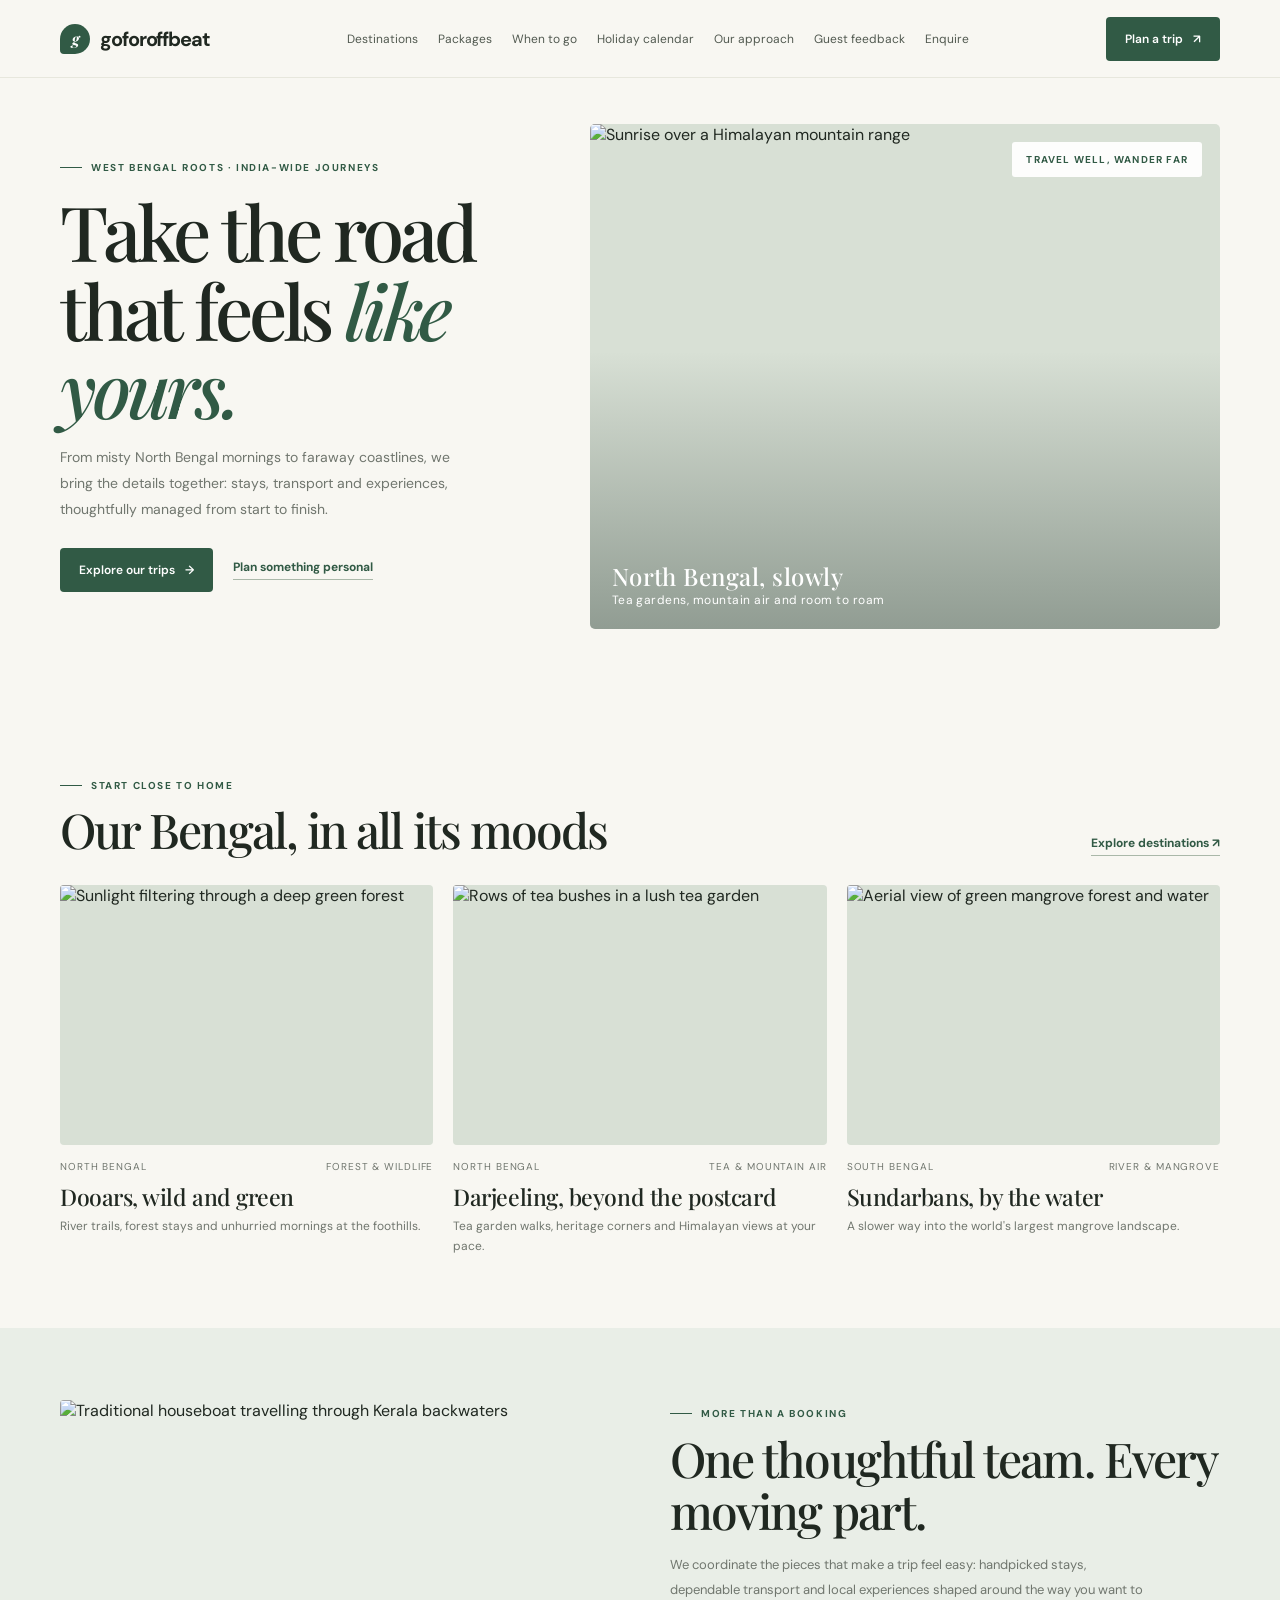
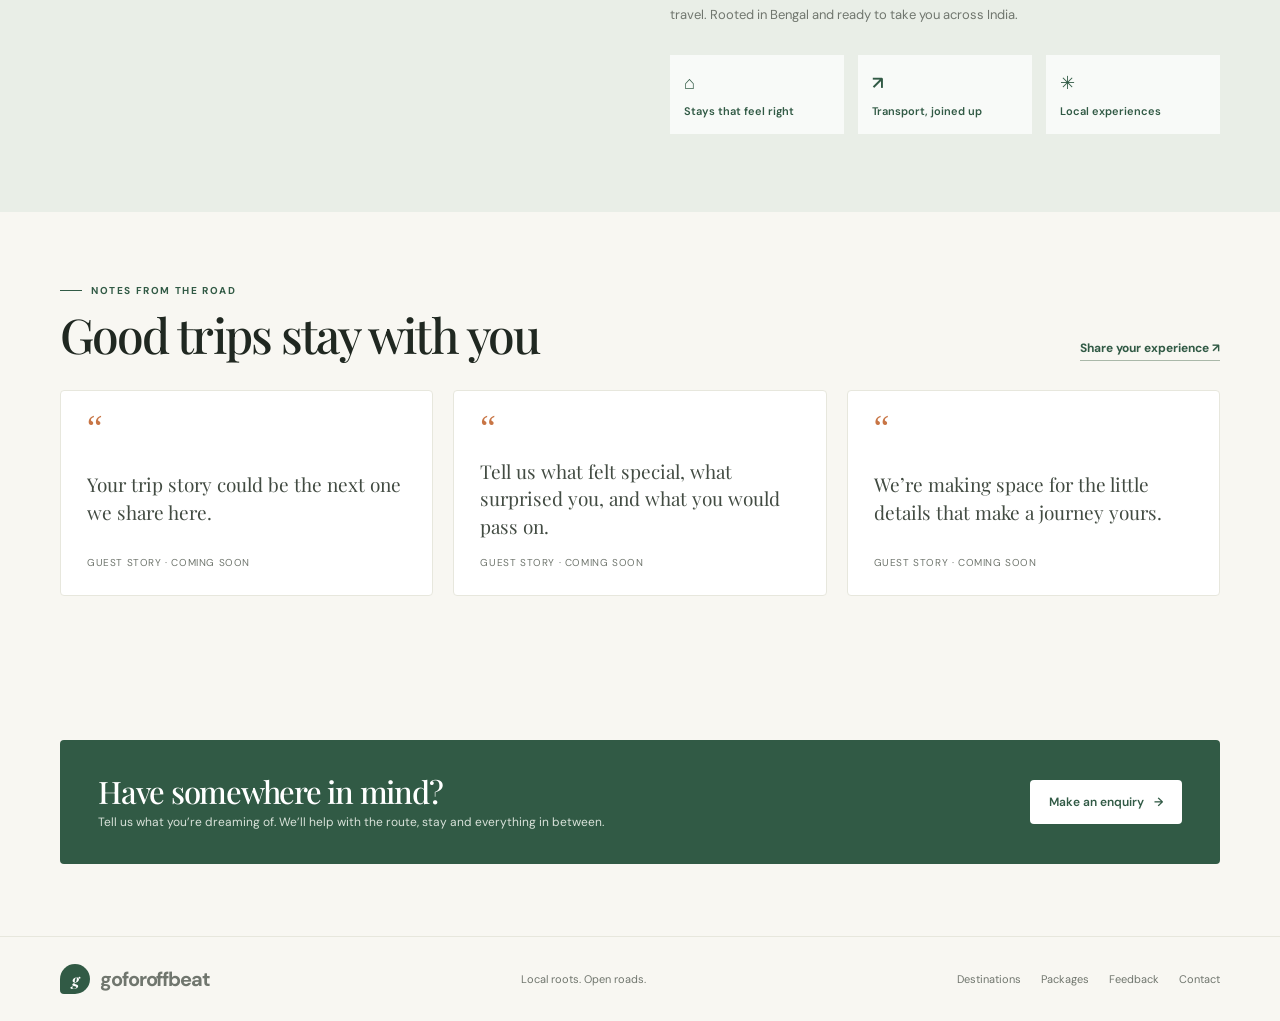
==== commit d5d6aa3e: "Add holiday-led travel planning" ====
--- a/index.html
+++ b/index.html
@@ -6,7 +6,7 @@
   <title>GoForOffbeat — Travel, thoughtfully managed</title><link rel="stylesheet" href="site.css"><script src="site.js" defer></script>
 </head>
 <body>
-  <header class="site-header"><nav class="nav wrap" aria-label="Main navigation"><a class="brand" href="index.html"><span class="brand-mark">g</span> goforoffbeat</a><div class="nav-links"><a href="destinations.html">Destinations</a><a href="packages.html">Packages</a><a href="about.html">Our approach</a><a href="feedback.html">Guest feedback</a><a href="enquiry.html">Enquire</a></div><a class="button nav-cta" href="enquiry.html">Plan a trip <span aria-hidden="true">↗</span></a><button class="menu-toggle" type="button" aria-label="Toggle navigation" aria-expanded="false">☰</button></nav></header>
+  <header class="site-header"><nav class="nav wrap" aria-label="Main navigation"><a class="brand" href="index.html"><span class="brand-mark">g</span> goforoffbeat</a><div class="nav-links"><a href="destinations.html">Destinations</a><a href="packages.html">Packages</a><a href="travel-guide.html">When to go</a><a href="packages.html#holiday-calendar">Holiday calendar</a><a href="about.html">Our approach</a><a href="feedback.html">Guest feedback</a><a href="enquiry.html">Enquire</a></div><a class="button nav-cta" href="enquiry.html">Plan a trip <span aria-hidden="true">↗</span></a><button class="menu-toggle" type="button" aria-label="Toggle navigation" aria-expanded="false">☰</button></nav></header>
   <main>
     <section class="hero wrap"><div class="hero-grid"><div><div class="eyebrow">West Bengal roots · India-wide journeys</div><h1>Take the road that feels <em>like yours.</em></h1><p class="hero-copy">From misty North Bengal mornings to faraway coastlines, we bring the details together: stays, transport and experiences, thoughtfully managed from start to finish.</p><div class="hero-actions"><a class="button" href="packages.html">Explore our trips <span aria-hidden="true">→</span></a><a class="text-link" href="enquiry.html">Plan something personal</a></div></div><div class="hero-photo"><img src="https://images.unsplash.com/photo-1544735716-392fe2489ffa?auto=format&fit=crop&w=1500&q=85" alt="Sunrise over a Himalayan mountain range"><span class="hero-stamp">Travel well, wander far</span><div class="photo-caption"><strong>North Bengal, slowly</strong>Tea gardens, mountain air and room to roam</div></div></div></section>
     <section class="section wrap"><div class="section-head"><div><div class="eyebrow">Start close to home</div><h2>Our Bengal, in all its moods</h2></div><a class="text-link" href="destinations.html">Explore destinations ↗</a></div><div class="grid-3">
--- a/site.css
+++ b/site.css
@@ -3,3 +3,6 @@
 @media(max-width:900px){.nav-links{gap:14px}.nav-cta{display:none}.hero-grid{gap:30px}.hero-photo{height:430px}.package-grid{grid-template-columns:1fr}.all-services{grid-template-columns:repeat(2,1fr)}}
 @media(max-width:680px){.wrap{width:calc(100% - 38px)}.site-header{height:68px}.menu-toggle{display:block}.nav-links{display:none;position:absolute;left:0;right:0;top:68px;padding:20px 22px 24px;background:var(--paper);border-bottom:1px solid var(--line);align-items:flex-start;flex-direction:column;gap:18px}.nav-links.open{display:flex}.hero{padding:35px 0 45px}.hero-grid,.page-hero-grid,.band-inner,.form-layout{grid-template-columns:1fr;gap:27px}.hero-photo{height:340px;grid-row:1}.hero-copy{font-size:13px}.section{padding:48px 0}.section-head{align-items:flex-start;flex-direction:column;gap:14px}.grid-3{grid-template-columns:1fr;gap:25px}.destination-card .photo{height:250px}.band-photo{height:260px}.service-list{grid-template-columns:1fr 1fr;gap:8px}.cta-strip{margin:48px auto;padding:26px;align-items:flex-start;flex-direction:column}.cta-strip h2{font-size:27px}.page-hero{padding:40px 0 20px}.page-photo{height:255px;grid-row:1}.page-hero h1{font-size:44px}.package-card{grid-template-columns:1fr}.package-card .photo{height:220px;min-height:220px}.package-info{min-height:250px}.all-services{grid-template-columns:1fr 1fr}.form-card{padding:20px}.form-grid{grid-template-columns:1fr}.field.full{grid-column:auto}.steps{grid-template-columns:1fr;gap:4px}.footer-inner{align-items:flex-start;flex-direction:column}.footer-nav{flex-wrap:wrap;gap:14px}.quote-card{min-height:175px}}
 @media(prefers-reduced-motion:reduce){html{scroll-behavior:auto}*,*:before,*:after{transition:none!important}}
+.nav-links{gap:20px}.trip-detail dd{line-height:1.5}.package-info{padding:24px}.package-info .trip-detail{margin-top:3px}.trip-extra{width:100%;margin:0 0 14px;color:#596258;font-size:11px;line-height:1.7}.trip-extra summary{cursor:pointer;color:var(--green);font-weight:700;padding:5px 0}.trip-extra ul{padding-left:17px;margin:8px 0}.trip-extra li{padding:2px 0}.package-card .photo{min-height:320px}.package-card .photo img{object-position:center}.season-grid{display:grid;grid-template-columns:repeat(3,1fr);gap:18px}.season-card{background:#fff;border:1px solid var(--line);padding:23px;border-radius:4px}.season-card .season{font-size:10px;text-transform:uppercase;letter-spacing:.1em;font-weight:700;color:var(--orange)}.season-card h3{margin:10px 0 8px}.season-card p{color:var(--muted);font-size:12px;line-height:1.75;margin:0 0 10px}.season-card .food-note{padding-top:10px;border-top:1px solid var(--line);font-size:11px;color:var(--green);line-height:1.65}.calendar-wrap{overflow-x:auto;border:1px solid var(--line);border-radius:4px;background:white}.calendar-table{width:100%;border-collapse:collapse;min-width:720px;text-align:left}.calendar-table th,.calendar-table td{padding:14px 16px;border-bottom:1px solid var(--line);vertical-align:top}.calendar-table th{background:#e9eee7;color:var(--green);font-size:10px;text-transform:uppercase;letter-spacing:.1em}.calendar-table td{font-size:12px;line-height:1.6}.calendar-table tr:last-child td{border-bottom:0}.calendar-table td:first-child{white-space:nowrap;font-weight:700;color:var(--green)}.calendar-table td:nth-child(2){font-weight:600}.calendar-footnote{max-width:850px;color:var(--muted);font-size:11px;line-height:1.75;margin-top:14px}.calendar-footnote a{color:var(--green);text-decoration:underline;text-underline-offset:2px}.pill{display:inline-block;background:#e9eee7;color:var(--green);border-radius:99px;padding:5px 9px;font-size:9px;letter-spacing:.06em;text-transform:uppercase;font-weight:700}.trip-points{font-size:11px;color:#566156;line-height:1.7;margin:0 0 13px;padding-left:16px}.trip-points li{padding:2px 0}.tip-box{padding:18px 20px;border-left:3px solid var(--orange);background:#fff8ef;color:#655541;font-size:12px;line-height:1.75;margin:20px 0 0}
+@media(max-width:680px){.nav-links{gap:18px}.season-grid{grid-template-columns:1fr}.package-card .photo{min-height:220px}.calendar-table th,.calendar-table td{padding:11px 12px}}
+section[id]{scroll-margin-top:92px}.section-head .button{flex-shrink:0}
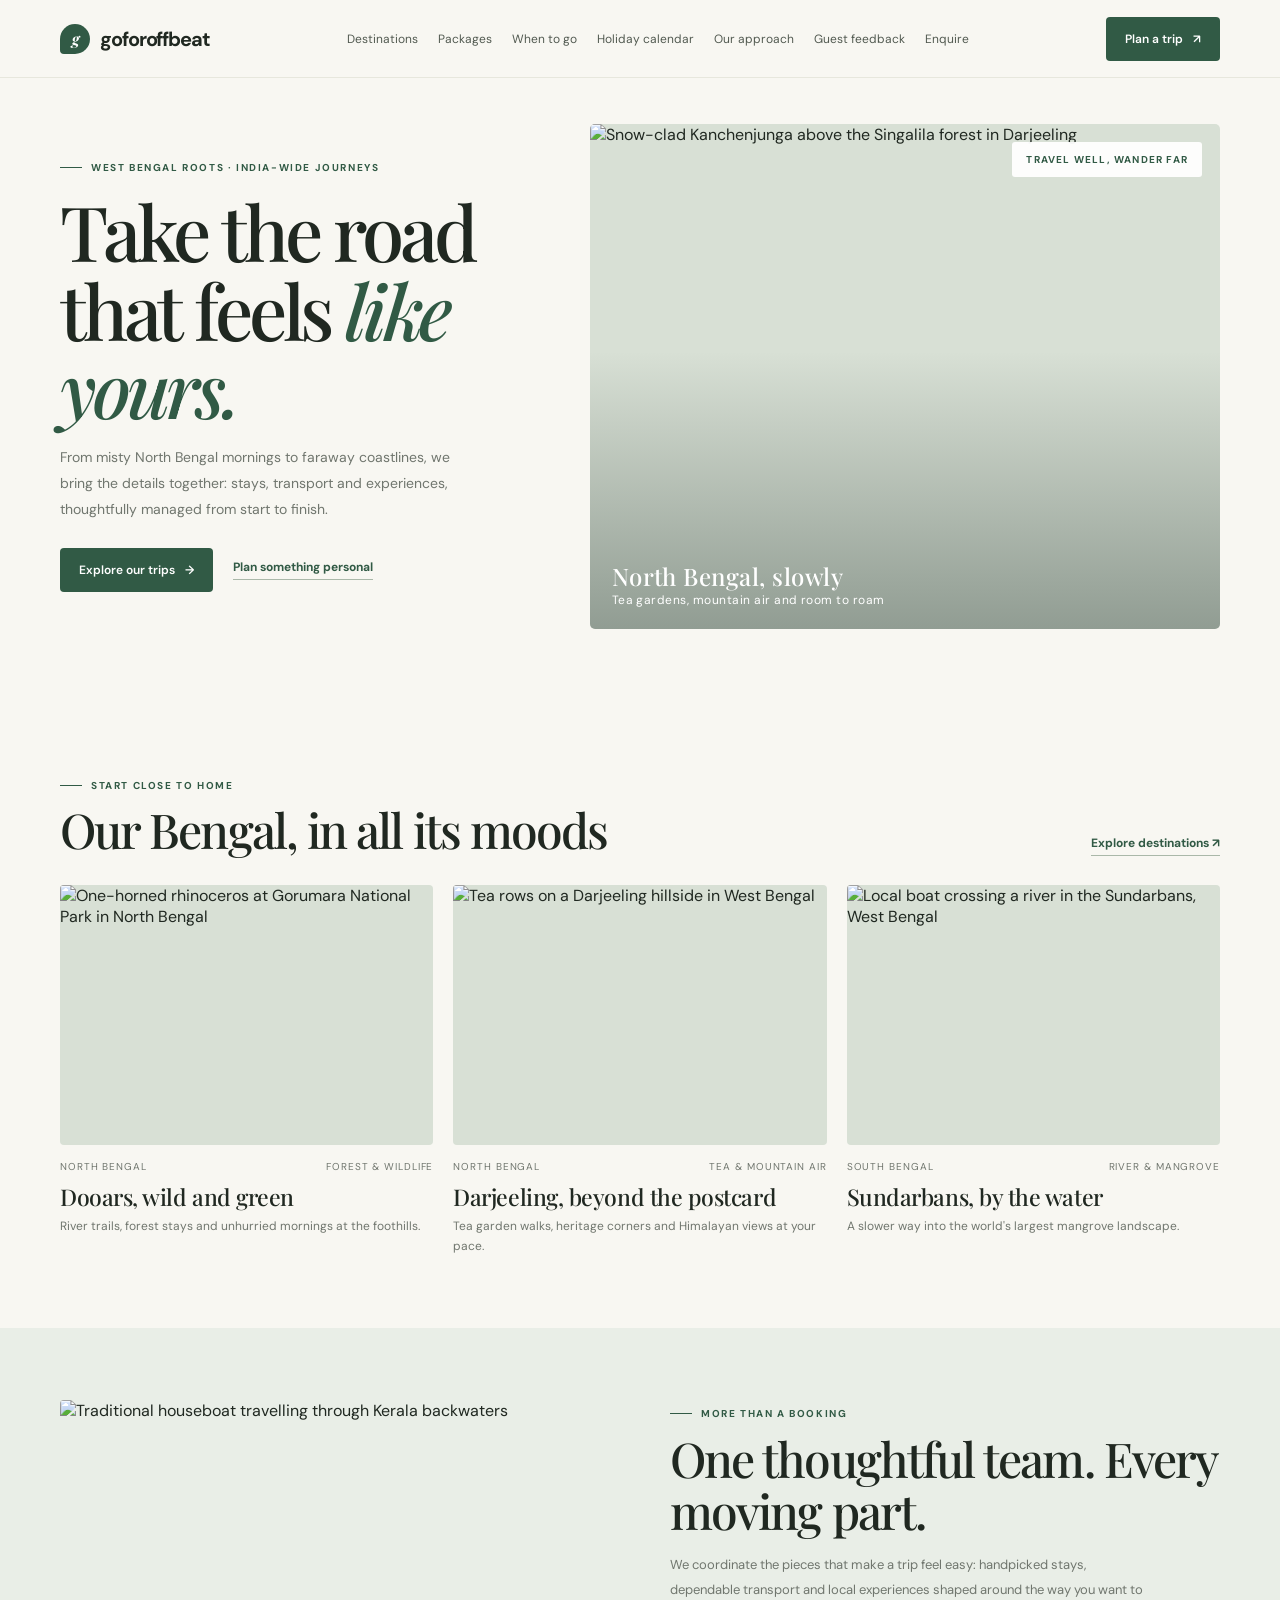
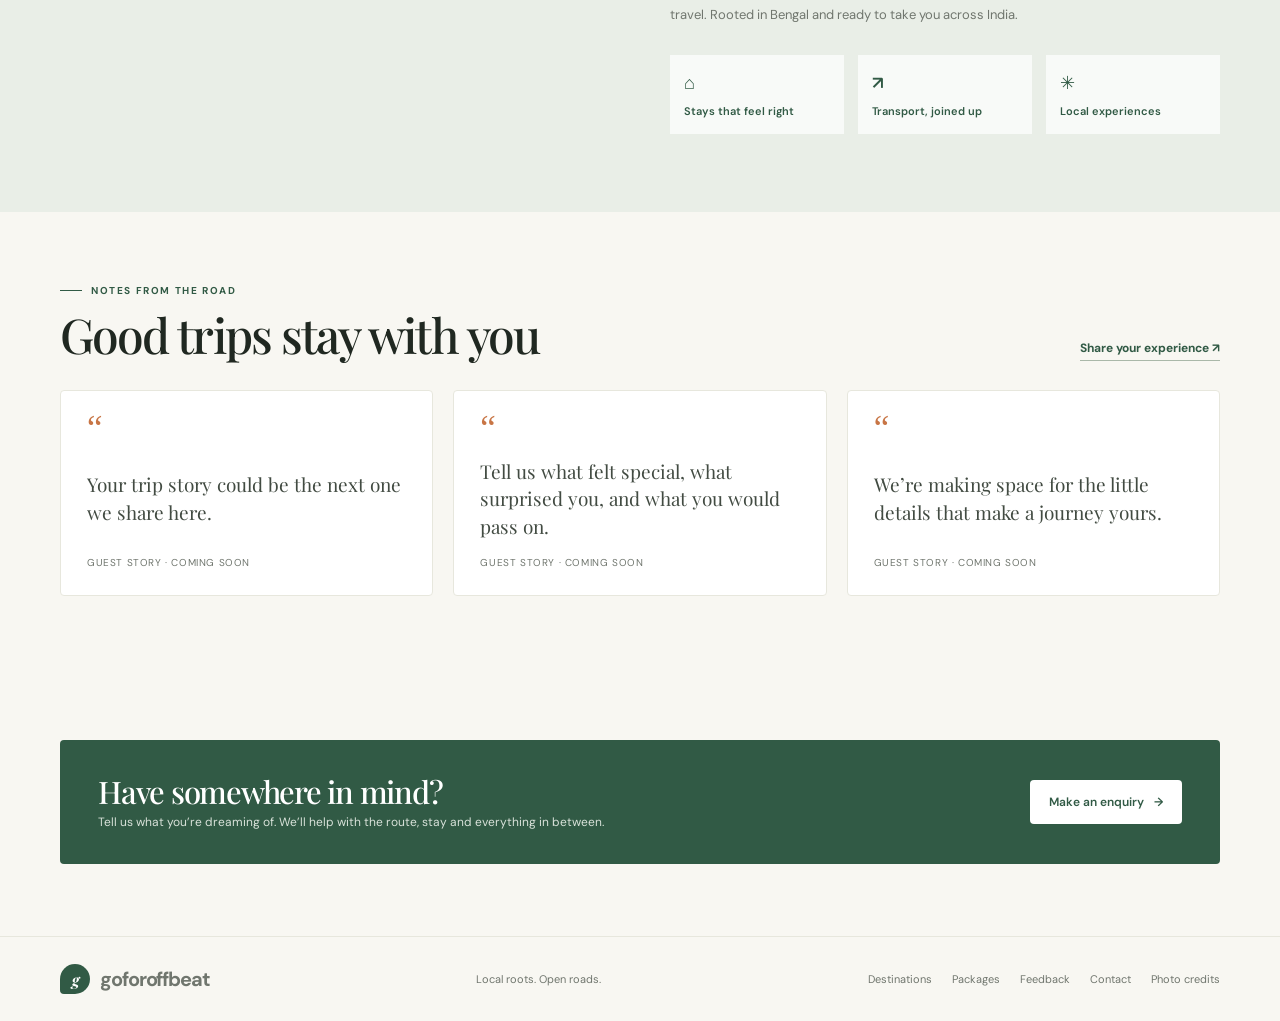
==== commit 1e2fc715: "Review destination imagery and deploy Pages from master" ====
--- a/index.html
+++ b/index.html
@@ -6,17 +6,17 @@
   <title>GoForOffbeat — Travel, thoughtfully managed</title><link rel="stylesheet" href="site.css"><script src="site.js" defer></script>
 </head>
 <body>
-  <header class="site-header"><nav class="nav wrap" aria-label="Main navigation"><a class="brand" href="index.html"><span class="brand-mark">g</span> goforoffbeat</a><div class="nav-links"><a href="destinations.html">Destinations</a><a href="packages.html">Packages</a><a href="travel-guide.html">When to go</a><a href="packages.html#holiday-calendar">Holiday calendar</a><a href="about.html">Our approach</a><a href="feedback.html">Guest feedback</a><a href="enquiry.html">Enquire</a></div><a class="button nav-cta" href="enquiry.html">Plan a trip <span aria-hidden="true">↗</span></a><button class="menu-toggle" type="button" aria-label="Toggle navigation" aria-expanded="false">☰</button></nav></header>
+  <header class="site-header"><nav class="nav wrap" aria-label="Main navigation"><a class="brand" href="index.html"><span class="brand-mark">g</span> goforoffbeat</a><div class="nav-links" id="nav-links"><a href="destinations.html">Destinations</a><a href="packages.html">Packages</a><a href="travel-guide.html">When to go</a><a href="packages.html#holiday-calendar">Holiday calendar</a><a href="about.html">Our approach</a><a href="feedback.html">Guest feedback</a><a href="enquiry.html">Enquire</a></div><a class="button nav-cta" href="enquiry.html">Plan a trip <span aria-hidden="true">↗</span></a><button class="menu-toggle" type="button" aria-label="Open navigation" aria-expanded="false" aria-controls="nav-links">☰</button></nav></header>
   <main>
-    <section class="hero wrap"><div class="hero-grid"><div><div class="eyebrow">West Bengal roots · India-wide journeys</div><h1>Take the road that feels <em>like yours.</em></h1><p class="hero-copy">From misty North Bengal mornings to faraway coastlines, we bring the details together: stays, transport and experiences, thoughtfully managed from start to finish.</p><div class="hero-actions"><a class="button" href="packages.html">Explore our trips <span aria-hidden="true">→</span></a><a class="text-link" href="enquiry.html">Plan something personal</a></div></div><div class="hero-photo"><img src="https://images.unsplash.com/photo-1544735716-392fe2489ffa?auto=format&fit=crop&w=1500&q=85" alt="Sunrise over a Himalayan mountain range"><span class="hero-stamp">Travel well, wander far</span><div class="photo-caption"><strong>North Bengal, slowly</strong>Tea gardens, mountain air and room to roam</div></div></div></section>
+    <section class="hero wrap"><div class="hero-grid"><div><div class="eyebrow">West Bengal roots · India-wide journeys</div><h1>Take the road that feels <em>like yours.</em></h1><p class="hero-copy">From misty North Bengal mornings to faraway coastlines, we bring the details together: stays, transport and experiences, thoughtfully managed from start to finish.</p><div class="hero-actions"><a class="button" href="packages.html">Explore our trips <span aria-hidden="true">→</span></a><a class="text-link" href="enquiry.html">Plan something personal</a></div></div><div class="hero-photo"><img src="https://images.unsplash.com/photo-1765198767658-5012e270117b?auto=format&fit=crop&w=1200&q=82" alt="Snow-clad Kanchenjunga above the Singalila forest in Darjeeling"><span class="hero-stamp">Travel well, wander far</span><div class="photo-caption"><strong>North Bengal, slowly</strong>Tea gardens, mountain air and room to roam</div></div></div></section>
     <section class="section wrap"><div class="section-head"><div><div class="eyebrow">Start close to home</div><h2>Our Bengal, in all its moods</h2></div><a class="text-link" href="destinations.html">Explore destinations ↗</a></div><div class="grid-3">
-      <a class="destination-card" href="destinations.html#doars"><div class="photo"><img src="https://images.unsplash.com/photo-1448375240586-882707db888b?auto=format&fit=crop&w=900&q=82" alt="Sunlight filtering through a deep green forest"></div><div class="card-meta"><span>North Bengal</span><span>Forest & wildlife</span></div><h3>Dooars, wild and green</h3><p>River trails, forest stays and unhurried mornings at the foothills.</p></a>
-      <a class="destination-card" href="destinations.html#darjeeling"><div class="photo"><img src="https://images.unsplash.com/photo-1597481499750-3e6b22637e12?auto=format&fit=crop&w=900&q=82" alt="Rows of tea bushes in a lush tea garden"></div><div class="card-meta"><span>North Bengal</span><span>Tea & mountain air</span></div><h3>Darjeeling, beyond the postcard</h3><p>Tea garden walks, heritage corners and Himalayan views at your pace.</p></a>
-      <a class="destination-card" href="destinations.html#sundarbans"><div class="photo"><img src="https://images.unsplash.com/photo-1516026672322-bc52d61a55d5?auto=format&fit=crop&w=900&q=82" alt="Aerial view of green mangrove forest and water"></div><div class="card-meta"><span>South Bengal</span><span>River & mangrove</span></div><h3>Sundarbans, by the water</h3><p>A slower way into the world's largest mangrove landscape.</p></a>
+      <a class="destination-card" href="destinations.html#doars"><div class="photo"><img src="https://upload.wikimedia.org/wikipedia/commons/thumb/0/05/One_Horned_Indian_Rhinoceros_at_Gorumara_National_Park%2C_West_Bengal.jpg/1280px-One_Horned_Indian_Rhinoceros_at_Gorumara_National_Park%2C_West_Bengal.jpg" alt="One-horned rhinoceros at Gorumara National Park in North Bengal"></div><div class="card-meta"><span>North Bengal</span><span>Forest & wildlife</span></div><h3>Dooars, wild and green</h3><p>River trails, forest stays and unhurried mornings at the foothills.</p></a>
+      <a class="destination-card" href="destinations.html#darjeeling"><div class="photo"><img src="https://images.unsplash.com/photo-1677858741767-1776b8dcde52?auto=format&fit=crop&w=1200&q=82" alt="Tea rows on a Darjeeling hillside in West Bengal"></div><div class="card-meta"><span>North Bengal</span><span>Tea & mountain air</span></div><h3>Darjeeling, beyond the postcard</h3><p>Tea garden walks, heritage corners and Himalayan views at your pace.</p></a>
+      <a class="destination-card" href="destinations.html#sundarbans"><div class="photo"><img src="https://images.unsplash.com/photo-1769771668180-119435855d84?auto=format&fit=crop&w=1200&q=82" alt="Local boat crossing a river in the Sundarbans, West Bengal"></div><div class="card-meta"><span>South Bengal</span><span>River & mangrove</span></div><h3>Sundarbans, by the water</h3><p>A slower way into the world's largest mangrove landscape.</p></a>
     </div></section>
     <section class="section band"><div class="band-inner wrap"><div class="band-photo"><img src="https://images.unsplash.com/photo-1602216056096-3b40cc0c9944?auto=format&fit=crop&w=1200&q=82" alt="Traditional houseboat travelling through Kerala backwaters"></div><div class="band-copy"><div class="eyebrow">More than a booking</div><h2>One thoughtful team. Every moving part.</h2><p>We coordinate the pieces that make a trip feel easy: handpicked stays, dependable transport and local experiences shaped around the way you want to travel. Rooted in Bengal and ready to take you across India.</p><div class="service-list"><div class="service"><span>⌂</span>Stays that feel right</div><div class="service"><span>↗</span>Transport, joined up</div><div class="service"><span>✳</span>Local experiences</div></div></div></div></section>
     <section class="section wrap"><div class="section-head"><div><div class="eyebrow">Notes from the road</div><h2>Good trips stay with you</h2></div><a class="text-link" href="feedback.html">Share your experience ↗</a></div><div class="grid-3"><article class="quote-card"><span class="quote-mark">“</span><blockquote>Your trip story could be the next one we share here.</blockquote><cite>Guest story · coming soon</cite></article><article class="quote-card"><span class="quote-mark">“</span><blockquote>Tell us what felt special, what surprised you, and what you would pass on.</blockquote><cite>Guest story · coming soon</cite></article><article class="quote-card"><span class="quote-mark">“</span><blockquote>We’re making space for the little details that make a journey yours.</blockquote><cite>Guest story · coming soon</cite></article></div></section>
     <section class="cta-strip wrap"><div><h2>Have somewhere in mind?</h2><p>Tell us what you’re dreaming of. We’ll help with the route, stay and everything in between.</p></div><a class="button light" href="enquiry.html">Make an enquiry <span aria-hidden="true">→</span></a></section>
   </main>
-  <footer class="footer"><div class="footer-inner wrap"><a class="brand" href="index.html"><span class="brand-mark">g</span> goforoffbeat</a><span>Local roots. Open roads.</span><div class="footer-nav"><a href="destinations.html">Destinations</a><a href="packages.html">Packages</a><a href="feedback.html">Feedback</a><a href="enquiry.html">Contact</a></div></div></footer>
+  <footer class="footer"><div class="footer-inner wrap"><a class="brand" href="index.html"><span class="brand-mark">g</span> goforoffbeat</a><span>Local roots. Open roads.</span><div class="footer-nav"><a href="destinations.html">Destinations</a><a href="packages.html">Packages</a><a href="feedback.html">Feedback</a><a href="enquiry.html">Contact</a><a href="image-credits.html">Photo credits</a></div></div></footer>
 </body></html>
--- a/site.css
+++ b/site.css
@@ -6,3 +6,33 @@
 .nav-links{gap:20px}.trip-detail dd{line-height:1.5}.package-info{padding:24px}.package-info .trip-detail{margin-top:3px}.trip-extra{width:100%;margin:0 0 14px;color:#596258;font-size:11px;line-height:1.7}.trip-extra summary{cursor:pointer;color:var(--green);font-weight:700;padding:5px 0}.trip-extra ul{padding-left:17px;margin:8px 0}.trip-extra li{padding:2px 0}.package-card .photo{min-height:320px}.package-card .photo img{object-position:center}.season-grid{display:grid;grid-template-columns:repeat(3,1fr);gap:18px}.season-card{background:#fff;border:1px solid var(--line);padding:23px;border-radius:4px}.season-card .season{font-size:10px;text-transform:uppercase;letter-spacing:.1em;font-weight:700;color:var(--orange)}.season-card h3{margin:10px 0 8px}.season-card p{color:var(--muted);font-size:12px;line-height:1.75;margin:0 0 10px}.season-card .food-note{padding-top:10px;border-top:1px solid var(--line);font-size:11px;color:var(--green);line-height:1.65}.calendar-wrap{overflow-x:auto;border:1px solid var(--line);border-radius:4px;background:white}.calendar-table{width:100%;border-collapse:collapse;min-width:720px;text-align:left}.calendar-table th,.calendar-table td{padding:14px 16px;border-bottom:1px solid var(--line);vertical-align:top}.calendar-table th{background:#e9eee7;color:var(--green);font-size:10px;text-transform:uppercase;letter-spacing:.1em}.calendar-table td{font-size:12px;line-height:1.6}.calendar-table tr:last-child td{border-bottom:0}.calendar-table td:first-child{white-space:nowrap;font-weight:700;color:var(--green)}.calendar-table td:nth-child(2){font-weight:600}.calendar-footnote{max-width:850px;color:var(--muted);font-size:11px;line-height:1.75;margin-top:14px}.calendar-footnote a{color:var(--green);text-decoration:underline;text-underline-offset:2px}.pill{display:inline-block;background:#e9eee7;color:var(--green);border-radius:99px;padding:5px 9px;font-size:9px;letter-spacing:.06em;text-transform:uppercase;font-weight:700}.trip-points{font-size:11px;color:#566156;line-height:1.7;margin:0 0 13px;padding-left:16px}.trip-points li{padding:2px 0}.tip-box{padding:18px 20px;border-left:3px solid var(--orange);background:#fff8ef;color:#655541;font-size:12px;line-height:1.75;margin:20px 0 0}
 @media(max-width:680px){.nav-links{gap:18px}.season-grid{grid-template-columns:1fr}.package-card .photo{min-height:220px}.calendar-table th,.calendar-table td{padding:11px 12px}}
 section[id]{scroll-margin-top:92px}.section-head .button{flex-shrink:0}
+
+/* Responsive refinements */
+@media(max-width:900px){
+  .nav{position:relative}
+  .menu-toggle{display:grid;place-items:center;min-width:44px;min-height:44px;padding:8px;border:1px solid var(--line);border-radius:4px;background:transparent;color:var(--green);font-size:18px;cursor:pointer}
+  .nav-links{display:none;position:absolute;top:100%;left:calc((100% - 100vw)/2);right:calc((100% - 100vw)/2);z-index:20;padding:10px max(22px,calc((100vw - 1160px)/2));background:var(--paper);border-bottom:1px solid var(--line);box-shadow:0 12px 20px rgba(28,43,32,.08);align-items:stretch;flex-direction:column;gap:0}
+  .nav-links.open{display:flex}
+  .nav-links a{display:flex;align-items:center;min-height:46px;padding:8px 2px;border-bottom:1px solid var(--line)}
+  .nav-links a:last-child{border-bottom:0}
+}
+@media(max-width:680px){
+  .nav-links{padding:8px 19px 14px}
+  .hero-actions{display:flex;flex-wrap:wrap;gap:12px;align-items:center}
+  .field input,.field select,.field textarea{font-size:16px;min-height:48px}
+  .field textarea{min-height:125px}
+  .package-card,.package-info,.calendar-wrap{min-width:0}
+  .calendar-swipe-hint{display:block!important}
+  .calendar-wrap{overscroll-behavior-x:contain;scrollbar-width:thin}
+}
+@media(max-width:380px){
+  .brand{font-size:15px}
+  .page-hero h1{font-size:38px}
+  .hero h1{font-size:40px}
+  .form-card{padding:16px}
+  .service-list,.all-services{grid-template-columns:1fr}
+}
+.credits-list{list-style:none;padding:0;margin:0;max-width:900px}
+.credits-list li{padding:17px 0;border-bottom:1px solid var(--line);font-size:13px;line-height:1.75}
+.credits-list li:first-child{border-top:1px solid var(--line)}
+.credits-list a{color:var(--green);text-decoration:underline;text-underline-offset:3px}
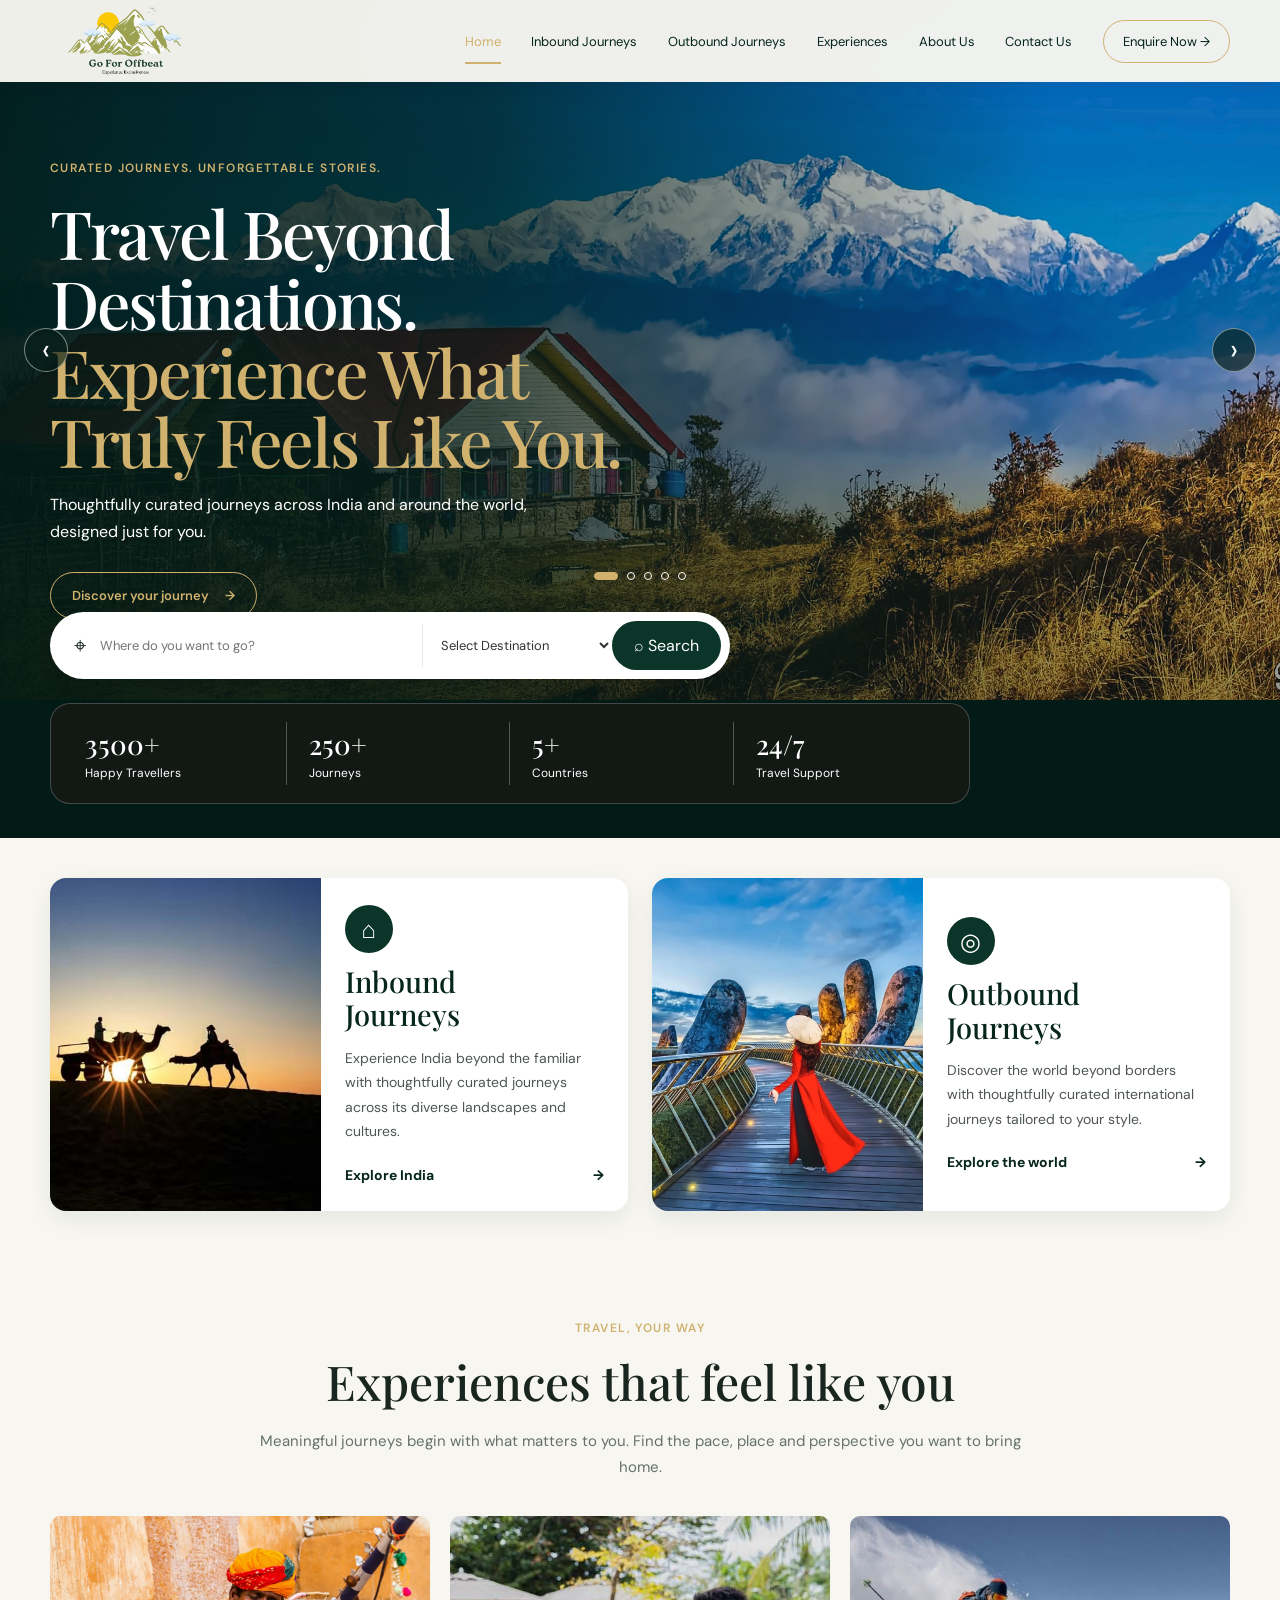
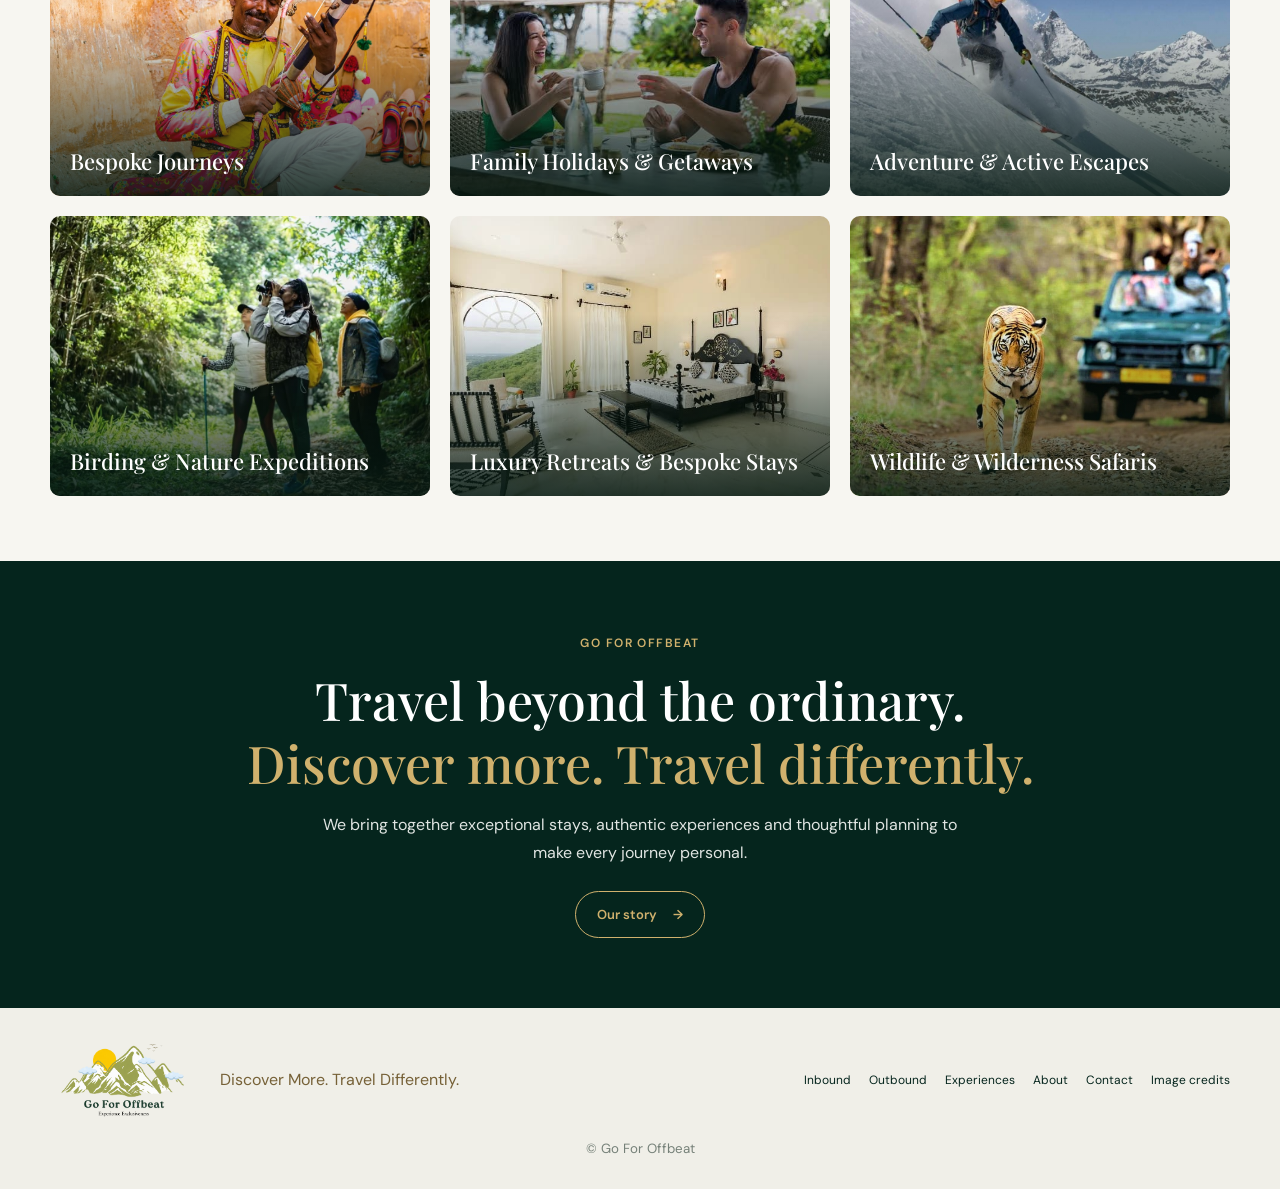
==== commit 9e144e7b: "Build responsive Go For Offbeat travel site" ====
--- a/index.html
+++ b/index.html
@@ -1,22 +1,16 @@
 <!doctype html>
-<html lang="en">
-<head>
-  <meta charset="utf-8"><meta name="viewport" content="width=device-width, initial-scale=1"><meta name="theme-color" content="#f8f7f2">
-  <meta name="description" content="Thoughtful, well-managed journeys across West Bengal, North Bengal and India. GoForOffbeat brings stays, transport and local experiences together.">
-  <title>GoForOffbeat — Travel, thoughtfully managed</title><link rel="stylesheet" href="site.css"><script src="site.js" defer></script>
-</head>
-<body>
-  <header class="site-header"><nav class="nav wrap" aria-label="Main navigation"><a class="brand" href="index.html"><span class="brand-mark">g</span> goforoffbeat</a><div class="nav-links" id="nav-links"><a href="destinations.html">Destinations</a><a href="packages.html">Packages</a><a href="travel-guide.html">When to go</a><a href="packages.html#holiday-calendar">Holiday calendar</a><a href="about.html">Our approach</a><a href="feedback.html">Guest feedback</a><a href="enquiry.html">Enquire</a></div><a class="button nav-cta" href="enquiry.html">Plan a trip <span aria-hidden="true">↗</span></a><button class="menu-toggle" type="button" aria-label="Open navigation" aria-expanded="false" aria-controls="nav-links">☰</button></nav></header>
-  <main>
-    <section class="hero wrap"><div class="hero-grid"><div><div class="eyebrow">West Bengal roots · India-wide journeys</div><h1>Take the road that feels <em>like yours.</em></h1><p class="hero-copy">From misty North Bengal mornings to faraway coastlines, we bring the details together: stays, transport and experiences, thoughtfully managed from start to finish.</p><div class="hero-actions"><a class="button" href="packages.html">Explore our trips <span aria-hidden="true">→</span></a><a class="text-link" href="enquiry.html">Plan something personal</a></div></div><div class="hero-photo"><img src="https://images.unsplash.com/photo-1765198767658-5012e270117b?auto=format&fit=crop&w=1200&q=82" alt="Snow-clad Kanchenjunga above the Singalila forest in Darjeeling"><span class="hero-stamp">Travel well, wander far</span><div class="photo-caption"><strong>North Bengal, slowly</strong>Tea gardens, mountain air and room to roam</div></div></div></section>
-    <section class="section wrap"><div class="section-head"><div><div class="eyebrow">Start close to home</div><h2>Our Bengal, in all its moods</h2></div><a class="text-link" href="destinations.html">Explore destinations ↗</a></div><div class="grid-3">
-      <a class="destination-card" href="destinations.html#doars"><div class="photo"><img src="https://upload.wikimedia.org/wikipedia/commons/thumb/0/05/One_Horned_Indian_Rhinoceros_at_Gorumara_National_Park%2C_West_Bengal.jpg/1280px-One_Horned_Indian_Rhinoceros_at_Gorumara_National_Park%2C_West_Bengal.jpg" alt="One-horned rhinoceros at Gorumara National Park in North Bengal"></div><div class="card-meta"><span>North Bengal</span><span>Forest & wildlife</span></div><h3>Dooars, wild and green</h3><p>River trails, forest stays and unhurried mornings at the foothills.</p></a>
-      <a class="destination-card" href="destinations.html#darjeeling"><div class="photo"><img src="https://images.unsplash.com/photo-1677858741767-1776b8dcde52?auto=format&fit=crop&w=1200&q=82" alt="Tea rows on a Darjeeling hillside in West Bengal"></div><div class="card-meta"><span>North Bengal</span><span>Tea & mountain air</span></div><h3>Darjeeling, beyond the postcard</h3><p>Tea garden walks, heritage corners and Himalayan views at your pace.</p></a>
-      <a class="destination-card" href="destinations.html#sundarbans"><div class="photo"><img src="https://images.unsplash.com/photo-1769771668180-119435855d84?auto=format&fit=crop&w=1200&q=82" alt="Local boat crossing a river in the Sundarbans, West Bengal"></div><div class="card-meta"><span>South Bengal</span><span>River & mangrove</span></div><h3>Sundarbans, by the water</h3><p>A slower way into the world's largest mangrove landscape.</p></a>
-    </div></section>
-    <section class="section band"><div class="band-inner wrap"><div class="band-photo"><img src="https://images.unsplash.com/photo-1602216056096-3b40cc0c9944?auto=format&fit=crop&w=1200&q=82" alt="Traditional houseboat travelling through Kerala backwaters"></div><div class="band-copy"><div class="eyebrow">More than a booking</div><h2>One thoughtful team. Every moving part.</h2><p>We coordinate the pieces that make a trip feel easy: handpicked stays, dependable transport and local experiences shaped around the way you want to travel. Rooted in Bengal and ready to take you across India.</p><div class="service-list"><div class="service"><span>⌂</span>Stays that feel right</div><div class="service"><span>↗</span>Transport, joined up</div><div class="service"><span>✳</span>Local experiences</div></div></div></div></section>
-    <section class="section wrap"><div class="section-head"><div><div class="eyebrow">Notes from the road</div><h2>Good trips stay with you</h2></div><a class="text-link" href="feedback.html">Share your experience ↗</a></div><div class="grid-3"><article class="quote-card"><span class="quote-mark">“</span><blockquote>Your trip story could be the next one we share here.</blockquote><cite>Guest story · coming soon</cite></article><article class="quote-card"><span class="quote-mark">“</span><blockquote>Tell us what felt special, what surprised you, and what you would pass on.</blockquote><cite>Guest story · coming soon</cite></article><article class="quote-card"><span class="quote-mark">“</span><blockquote>We’re making space for the little details that make a journey yours.</blockquote><cite>Guest story · coming soon</cite></article></div></section>
-    <section class="cta-strip wrap"><div><h2>Have somewhere in mind?</h2><p>Tell us what you’re dreaming of. We’ll help with the route, stay and everything in between.</p></div><a class="button light" href="enquiry.html">Make an enquiry <span aria-hidden="true">→</span></a></section>
-  </main>
-  <footer class="footer"><div class="footer-inner wrap"><a class="brand" href="index.html"><span class="brand-mark">g</span> goforoffbeat</a><span>Local roots. Open roads.</span><div class="footer-nav"><a href="destinations.html">Destinations</a><a href="packages.html">Packages</a><a href="feedback.html">Feedback</a><a href="enquiry.html">Contact</a><a href="image-credits.html">Photo credits</a></div></div></footer>
-</body></html>
+<html lang="en"><head><meta charset="utf-8"><meta name="viewport" content="width=device-width,initial-scale=1"><meta name="theme-color" content="#05251d"><meta name="description" content="Thoughtfully curated journeys across India and around the world, designed just for you."><title>Go For Offbeat | Travel beyond destinations</title><link rel="stylesheet" href="site.css"><script src="site.js" defer></script></head>
+<body><header class="header"><nav class="nav wrap" aria-label="Main navigation"><a class="logo" href="index.html"><img src="assets/logo-transparent.png" alt="Go For Offbeat — Experience Exclusiveness"></a><button class="menu-toggle" aria-label="Open menu" aria-expanded="false">☰</button><div class="nav-links"><a aria-current="page" href="index.html">Home</a><a href="destinations.html">Inbound Journeys</a><a href="outbound.html">Outbound Journeys</a><a href="experiences.html">Experiences</a><a href="about.html">About Us</a><a href="enquiry.html">Contact Us</a><a class="nav-cta" href="enquiry.html">Enquire Now <span>→</span></a></div></nav></header>
+<main><section class="home-hero"><div class="hero-slides" aria-label="Featured journeys">
+<article class="hero-slide active" style="--hero:url('assets/slide-kanchenjunga-mountain-view.jpg.jpeg')"><div class="hero-copy wrap"><span class="eyebrow">Curated journeys. Unforgettable stories.</span><h1>Travel Beyond<br>Destinations.<br><em>Experience What<br>Truly Feels Like You.</em></h1><p>Thoughtfully curated journeys across India and around the world, designed just for you.</p><a href="experiences.html" class="gold-button">Discover your journey <span>→</span></a></div></article>
+<article class="hero-slide" style="--hero:url('assets/slide-ladakh-highland-wetland.jpg.jpeg')"><div class="hero-copy wrap"><span class="eyebrow">Find your kind of wild</span><h1>Go Further.<br><em>Feel More.</em></h1><p>From high mountain valleys to quiet watersides, make room for the moments that stay with you.</p><a href="destinations.html" class="gold-button">Explore India <span>→</span></a></div></article>
+<article class="hero-slide" style="--hero:url('assets/slide-south-india.jpeg')"><div class="hero-copy wrap"><span class="eyebrow">Culture, close and personal</span><h1>Stories lived<br><em>along the way.</em></h1><p>Meet a place through its people, traditions and everyday rituals.</p><a href="experiences.html" class="gold-button">Find an experience <span>→</span></a></div></article>
+<article class="hero-slide" style="--hero:url('assets/slide-scuba-diving-coral-reef.jpg.jpeg')"><div class="hero-copy wrap"><span class="eyebrow">A world below the surface</span><h1>Make space<br><em>for wonder.</em></h1><p>Explore thoughtfully chosen escapes, from vivid reefs to faraway shores.</p><a href="outbound.html" class="gold-button">Explore the world <span>→</span></a></div></article>
+<article class="hero-slide" style="--hero:url('assets/slide-luxury-snow-jacuzzi-mountain-view.jpg.jpeg')"><div class="hero-copy wrap"><span class="eyebrow">Time away, made yours</span><h1>Stay somewhere<br><em>unforgettable.</em></h1><p>Find quiet luxury, warm hospitality and a view worth slowing down for.</p><a href="experiences.html#luxury" class="gold-button">Explore retreats <span>→</span></a></div></article>
+<button class="slide-arrow prev" aria-label="Previous slide">‹</button><button class="slide-arrow next" aria-label="Next slide">›</button><div class="slide-dots" aria-label="Choose a slide"></div></div>
+<div class="hero-tools wrap"><form class="search-bar" action="enquiry.html"><label class="where"><span>⌖</span><input name="destination" placeholder="Where do you want to go?" aria-label="Where do you want to go?"></label><select name="journey" aria-label="Select journey"><option value="">Select Destination</option><option>India</option><option>Bhutan</option><option>Nepal</option><option>Sri Lanka</option><option>Thailand</option><option>Vietnam</option></select><button type="submit">⌕ <span>Search</span></button></form><div class="stats"><div><b>3500+</b><span>Happy Travellers</span></div><div><b>250+</b><span>Journeys</span></div><div><b>5+</b><span>Countries</span></div><div><b>24/7</b><span>Travel Support</span></div></div></div></section>
+<section class="journey-pair wrap"><a class="journey-card" href="destinations.html"><img src="assets/inbound.jpeg" alt="Travellers watching the sun set over an Indian landscape"><div><span class="round-icon">⌂</span><h2>Inbound<br>Journeys</h2><p>Experience India beyond the familiar with thoughtfully curated journeys across its diverse landscapes and cultures.</p><strong>Explore India <span>→</span></strong></div></a><a class="journey-card" href="outbound.html"><img src="assets/outbound.jpeg" alt="Travellers taking in a view on an international journey"><div><span class="round-icon">◎</span><h2>Outbound<br>Journeys</h2><p>Discover the world beyond borders with thoughtfully curated international journeys tailored to your style.</p><strong>Explore the world <span>→</span></strong></div></a></section>
+<section class="section wrap"><div class="section-title"><span class="eyebrow">Travel, your way</span><h2>Experiences that feel like you</h2><p>Meaningful journeys begin with what matters to you. Find the pace, place and perspective you want to bring home.</p></div><div class="experience-grid">
+<a class="experience-card" href="experiences.html#bespoke"><img src="assets/Bespoke Journeys (Image Use).jpeg" alt="Rajasthani musician sharing traditional music"><span>Bespoke Journeys</span></a><a class="experience-card" href="experiences.html#family"><img src="assets/Family Holidays & Getaways (Image Use).jpeg" alt="Family enjoying an outdoor holiday together"><span>Family Holidays & Getaways</span></a><a class="experience-card" href="experiences.html#adventure"><img src="assets/Adventure & Active Escapes (Image Use).jpeg" alt="Skier making a turn in a snowy mountain landscape"><span>Adventure & Active Escapes</span></a><a class="experience-card" href="experiences.html#birding"><img src="assets/Birding & Nature Expeditions (Image Use).jpeg" alt="Nature explorers walking a green forest trail"><span>Birding & Nature Expeditions</span></a><a class="experience-card" href="experiences.html#luxury"><img src="assets/Luxury Retreats & Bespoke Stays (Image Use).jpeg" alt="A serene luxury retreat with garden views"><span>Luxury Retreats & Bespoke Stays</span></a><a class="experience-card" href="experiences.html#wildlife"><img src="assets/Wildlife & Wilderness Safaries (Image Use).jpeg" alt="Tiger walking on a forest safari"><span>Wildlife & Wilderness Safaris</span></a></div></section>
+<section class="home-about"><div class="wrap home-about-inner"><span class="eyebrow">Go For Offbeat</span><h2>Travel beyond the ordinary.<br><em>Discover more. Travel differently.</em></h2><p>We bring together exceptional stays, authentic experiences and thoughtful planning to make every journey personal.</p><a class="gold-button" href="about.html">Our story <span>→</span></a></div></section></main>
+<footer class="footer"><div class="wrap footer-inner"><a href="index.html" class="footer-logo"><img src="assets/logo-transparent.png" alt="Go For Offbeat"></a><p>Discover More. Travel Differently.</p><div><a href="destinations.html">Inbound</a><a href="outbound.html">Outbound</a><a href="experiences.html">Experiences</a><a href="about.html">About</a><a href="enquiry.html">Contact</a><a href="image-credits.html">Image credits</a></div><small>© Go For Offbeat</small></div></footer></body></html>
--- a/site.css
+++ b/site.css
@@ -1,38 +1,21 @@
-@import url('https://fonts.googleapis.com/css2?family=DM+Sans:wght@400;500;600;700&family=Playfair+Display:wght@500;600;700&display=swap');
-:root{--ink:#202821;--muted:#70766e;--paper:#f8f7f2;--white:#fff;--green:#315a45;--green-dark:#234634;--lime:#dbe6d4;--line:#e7e7dd;--orange:#c87545;font-family:'DM Sans',sans-serif;color:var(--ink);background:var(--paper);font-synthesis:none;text-rendering:optimizeLegibility}*{box-sizing:border-box}html{scroll-behavior:smooth}body{margin:0;min-width:320px}a{color:inherit;text-decoration:none}button,input,select,textarea{font:inherit}.wrap{width:min(1160px,calc(100% - 56px));margin-inline:auto}.sr-only{position:absolute;width:1px;height:1px;padding:0;margin:-1px;overflow:hidden;clip:rect(0,0,0,0);white-space:nowrap;border:0}.site-header{height:78px;display:flex;align-items:center;border-bottom:1px solid var(--line);background:rgba(248,247,242,.96);position:sticky;top:0;z-index:10}.nav{display:flex;align-items:center;justify-content:space-between;gap:26px}.brand{display:inline-flex;align-items:center;gap:10px;font-size:20px;font-weight:700;letter-spacing:-.055em;white-space:nowrap}.brand-mark{width:30px;height:30px;display:grid;place-items:center;border-radius:50% 50% 50% 4px;background:var(--green);color:white;font-family:'Playfair Display',serif;font-size:16px;font-style:italic}.nav-links{display:flex;align-items:center;gap:27px;color:#525a51;font-size:12px}.nav-links a:hover,.nav-links a[aria-current=page]{color:var(--green);font-weight:700}.button{display:inline-flex;align-items:center;justify-content:center;gap:10px;border:0;border-radius:4px;background:var(--green);color:white;font-weight:600;font-size:12px;padding:14px 19px;transition:background .2s,transform .2s;cursor:pointer}.button:hover{background:var(--green-dark);transform:translateY(-1px)}.button.light{background:var(--white);color:var(--green)}.button.outline{background:transparent;color:var(--green);border:1px solid #aab8a9}.menu-toggle{display:none;border:0;background:none;color:var(--ink);font-size:24px;cursor:pointer}.eyebrow{display:flex;align-items:center;gap:9px;color:var(--green);text-transform:uppercase;font-size:10px;font-weight:700;letter-spacing:.16em}.eyebrow:before{content:'';width:22px;height:1px;background:currentColor}h1,h2,h3,p{margin-top:0}h1,h2,h3{font-family:'Playfair Display',Georgia,serif;font-weight:500}h1{font-size:clamp(46px,6vw,76px);line-height:1.03;letter-spacing:-.055em;margin:18px 0}h1 em{color:var(--green);font-weight:500}h2{font-size:clamp(32px,4vw,48px);letter-spacing:-.04em;line-height:1.1;margin:12px 0 16px}h3{font-size:23px;letter-spacing:-.02em;margin:0 0 9px}.muted{color:var(--muted)}.hero{padding:46px 0 78px}.hero-grid{display:grid;grid-template-columns:.86fr 1.14fr;align-items:center;gap:54px}.hero-copy{max-width:420px;color:var(--muted);font-size:14px;line-height:1.85;margin-bottom:25px}.hero-actions{display:flex;align-items:center;gap:20px}.text-link{color:var(--green);font-size:12px;font-weight:700;border-bottom:1px solid #aab8a9;padding-bottom:4px}.hero-photo{height:505px;position:relative;border-radius:5px;overflow:hidden;background:#d8e0d5}.hero-photo img,.photo img{width:100%;height:100%;object-fit:cover;display:block}.hero-photo:after{content:'';position:absolute;inset:45% 0 0;background:linear-gradient(transparent,rgba(19,37,29,.36))}.photo-caption{position:absolute;z-index:1;bottom:21px;left:22px;color:white;font-size:12px;letter-spacing:.04em}.photo-caption strong{display:block;font-family:'Playfair Display',serif;font-size:24px;font-weight:500}.hero-stamp{position:absolute;z-index:1;right:18px;top:18px;padding:11px 14px;background:rgba(255,255,255,.94);border-radius:3px;color:var(--green);font-size:10px;font-weight:700;letter-spacing:.12em;text-transform:uppercase}.section{padding:72px 0}.section-head{display:flex;justify-content:space-between;align-items:end;gap:24px;margin-bottom:29px}.section-head .eyebrow{margin-bottom:11px}.section-head h2{margin:0}.grid-3{display:grid;grid-template-columns:repeat(3,1fr);gap:20px}.destination-card{min-width:0}.photo{position:relative;overflow:hidden;background:#d8e0d5;border-radius:4px}.destination-card .photo{height:260px;margin-bottom:15px}.photo img{transition:transform .45s}.destination-card:hover img,.package-card:hover img{transform:scale(1.035)}.card-meta{display:flex;justify-content:space-between;align-items:center;color:var(--muted);font-size:10px;text-transform:uppercase;letter-spacing:.09em}.destination-card h3{margin:8px 0 5px}.destination-card p{margin:0;color:var(--muted);font-size:12px;line-height:1.65}.band{background:#e9eee7}.band-inner{display:grid;grid-template-columns:1fr 1fr;gap:60px;align-items:center}.band-photo{height:340px;border-radius:4px;overflow:hidden}.band-copy p{color:var(--muted);font-size:13px;line-height:1.9;max-width:480px}.service-list{display:grid;grid-template-columns:repeat(3,1fr);gap:14px;margin-top:28px}.service{padding:16px 14px;background:rgba(255,255,255,.7);font-size:11px;font-weight:600;color:var(--green)}.service span{display:block;font-size:18px;margin-bottom:9px}.quote-card{background:white;padding:26px;border:1px solid var(--line);border-radius:4px;min-height:190px;display:flex;flex-direction:column;justify-content:space-between}.quote-mark{color:var(--orange);font-family:Georgia,serif;font-size:35px;line-height:.7}.quote-card blockquote{padding:0;margin:16px 0;color:#424b42;font-family:'Playfair Display',serif;font-size:19px;line-height:1.45}.quote-card cite{color:var(--muted);font-size:10px;font-style:normal;letter-spacing:.06em;text-transform:uppercase}.cta-strip{display:flex;justify-content:space-between;align-items:center;gap:25px;padding:34px 38px;margin:72px auto;background:var(--green);color:white;border-radius:4px}.cta-strip h2{font-size:31px;margin:0 0 6px}.cta-strip p{margin:0;color:#d9e2da;font-size:12px}.footer{border-top:1px solid var(--line);padding:27px 0;color:var(--muted);font-size:11px}.footer-inner{display:flex;justify-content:space-between;align-items:center;gap:18px}.footer-nav{display:flex;gap:20px}.page-hero{padding:62px 0 52px}.page-hero-grid{display:grid;grid-template-columns:1fr .9fr;align-items:center;gap:45px}.page-hero h1{font-size:clamp(42px,5vw,64px)}.page-hero p{max-width:520px;color:var(--muted);font-size:14px;line-height:1.85}.page-photo{height:330px;border-radius:4px;overflow:hidden}.page-photo img{width:100%;height:100%;object-fit:cover}.package-grid{display:grid;grid-template-columns:repeat(2,1fr);gap:22px}.package-card{display:grid;grid-template-columns:.8fr 1fr;min-height:280px;background:white;border:1px solid var(--line);border-radius:4px;overflow:hidden}.package-card .photo{height:100%;min-height:280px;border-radius:0}.package-info{padding:22px;display:flex;flex-direction:column;align-items:flex-start}.package-info .eyebrow{font-size:9px}.package-info h3{margin:12px 0 8px}.package-info p{margin:0 0 12px;color:var(--muted);font-size:11px;line-height:1.7}.trip-detail{display:grid;gap:8px;padding:12px 0;margin:0 0 16px;border-top:1px solid var(--line);border-bottom:1px solid var(--line);width:100%;font-size:11px}.trip-detail div{display:grid;grid-template-columns:58px 1fr;gap:6px}.trip-detail dt{color:var(--muted)}.trip-detail dd{margin:0;font-weight:600}.package-info .text-link{margin-top:auto}.all-services{display:grid;grid-template-columns:repeat(4,1fr);gap:12px}.service-tile{padding:22px;background:#fff;border:1px solid var(--line);min-height:145px}.service-tile span{font-size:23px}.service-tile h3{font-family:'DM Sans',sans-serif;font-size:13px;font-weight:700;margin:13px 0 6px}.service-tile p{margin:0;color:var(--muted);font-size:11px;line-height:1.6}.form-layout{display:grid;grid-template-columns:.7fr 1.3fr;gap:55px;align-items:start}.form-aside p{color:var(--muted);font-size:13px;line-height:1.8}.contact-note{margin-top:25px;padding:17px;background:#e9eee7;color:var(--green);font-size:11px;line-height:1.8}.form-card{padding:28px;background:white;border:1px solid var(--line);border-radius:4px}.form-grid{display:grid;grid-template-columns:1fr 1fr;gap:16px}.field{display:flex;flex-direction:column;gap:7px}.field.full{grid-column:1/-1}.field label{font-size:11px;font-weight:700}.field input,.field select,.field textarea{width:100%;padding:12px 13px;border:1px solid #dfe2d9;border-radius:3px;background:#fff;color:var(--ink);font-size:12px;outline-color:var(--green)}.field textarea{min-height:125px;resize:vertical}.form-card .button{margin-top:18px}.form-status{min-height:18px;margin:12px 0 0;color:var(--green);font-size:12px}.feedback-banner{padding:24px;background:#e9eee7;margin-bottom:30px;color:var(--green);font-size:13px;line-height:1.8}.steps{counter-reset:step;display:grid;grid-template-columns:repeat(3,1fr);gap:18px}.step{padding:23px;border-top:1px solid #b9c8b8}.step:before{counter-increment:step;content:'0' counter(step);color:var(--orange);font-size:11px;font-weight:700;letter-spacing:.1em}.step h3{font-size:20px;margin:14px 0 8px}.step p{color:var(--muted);font-size:12px;line-height:1.75;margin:0}.map-note{font-size:11px;color:var(--muted);margin-top:18px}
-@media(max-width:900px){.nav-links{gap:14px}.nav-cta{display:none}.hero-grid{gap:30px}.hero-photo{height:430px}.package-grid{grid-template-columns:1fr}.all-services{grid-template-columns:repeat(2,1fr)}}
-@media(max-width:680px){.wrap{width:calc(100% - 38px)}.site-header{height:68px}.menu-toggle{display:block}.nav-links{display:none;position:absolute;left:0;right:0;top:68px;padding:20px 22px 24px;background:var(--paper);border-bottom:1px solid var(--line);align-items:flex-start;flex-direction:column;gap:18px}.nav-links.open{display:flex}.hero{padding:35px 0 45px}.hero-grid,.page-hero-grid,.band-inner,.form-layout{grid-template-columns:1fr;gap:27px}.hero-photo{height:340px;grid-row:1}.hero-copy{font-size:13px}.section{padding:48px 0}.section-head{align-items:flex-start;flex-direction:column;gap:14px}.grid-3{grid-template-columns:1fr;gap:25px}.destination-card .photo{height:250px}.band-photo{height:260px}.service-list{grid-template-columns:1fr 1fr;gap:8px}.cta-strip{margin:48px auto;padding:26px;align-items:flex-start;flex-direction:column}.cta-strip h2{font-size:27px}.page-hero{padding:40px 0 20px}.page-photo{height:255px;grid-row:1}.page-hero h1{font-size:44px}.package-card{grid-template-columns:1fr}.package-card .photo{height:220px;min-height:220px}.package-info{min-height:250px}.all-services{grid-template-columns:1fr 1fr}.form-card{padding:20px}.form-grid{grid-template-columns:1fr}.field.full{grid-column:auto}.steps{grid-template-columns:1fr;gap:4px}.footer-inner{align-items:flex-start;flex-direction:column}.footer-nav{flex-wrap:wrap;gap:14px}.quote-card{min-height:175px}}
+@import url('https://fonts.googleapis.com/css2?family=DM+Sans:wght@400;500;600;700&family=Playfair+Display:wght@400;500;600;700&display=swap');
+:root{--forest:#05251d;--deep:#031b16;--green:#0b3529;--gold:#d0b16d;--cream:#f7f6f1;--ink:#19251f;--muted:#66716b;--line:#e8e7e0;font-family:'DM Sans',Arial,sans-serif;color:var(--ink);background:var(--cream);font-synthesis:none;text-rendering:optimizeLegibility}*{box-sizing:border-box}html{scroll-behavior:smooth}body{margin:0;min-width:320px}img{display:block;max-width:100%}a{color:inherit;text-decoration:none}button,input,select,textarea{font:inherit}.wrap{width:min(1180px,calc(100% - 64px));margin-inline:auto}.header{height:82px;background:var(--deep);color:#fff;position:absolute;z-index:10;inset:0 0 auto}.nav{height:100%;display:flex;align-items:center;justify-content:space-between;gap:25px}.logo img{width:170px;height:65px;object-fit:contain;background:#fff;border-radius:2px}.nav-links{display:flex;align-items:center;gap:clamp(14px,2.4vw,34px);font-size:13px}.nav-links a{white-space:nowrap;transition:color .2s}.nav-links a:hover,.nav-links a[aria-current=page]{color:var(--gold)}.nav-links a[aria-current=page]{position:relative}.nav-links a[aria-current=page]:after{content:'';height:2px;background:var(--gold);position:absolute;bottom:-14px;left:0;right:0}.nav-cta{border:1px solid var(--gold);color:var(--gold);border-radius:30px;padding:12px 19px}.nav-cta:hover{background:var(--gold);color:var(--deep)!important}.menu-toggle{display:none;background:none;border:0;color:white;font-size:26px}.home-hero{background:var(--deep);position:relative;color:white;padding-bottom:34px}.hero-slides{height:700px;position:relative;overflow:hidden}.hero-slide{position:absolute;inset:0;display:flex;align-items:center;opacity:0;visibility:hidden;transition:opacity .55s;isolation:isolate}.hero-slide.active{opacity:1;visibility:visible}.hero-slide:before{content:'';position:absolute;z-index:-2;inset:0;background-image:var(--hero);background-size:cover;background-position:center 53%;transform:scale(1.015)}.hero-slide:after{content:'';position:absolute;z-index:-1;inset:0;background:linear-gradient(90deg,rgba(2,26,20,.94) 0%,rgba(3,29,23,.78) 38%,rgba(3,24,20,.15) 82%),linear-gradient(0deg,rgba(0,0,0,.33),transparent 45%)}.hero-copy{padding-top:75px}.eyebrow{font-size:12px;color:var(--gold);letter-spacing:.12em;text-transform:uppercase;font-weight:600}.hero-copy h1,.page-banner h1,.experience-intro h1,.about-hero h1{font:500 clamp(48px,6vw,76px)/1.04 'Playfair Display',Georgia,serif;letter-spacing:-.035em;margin:21px 0 15px}.hero-copy h1 em,.about-hero h1 em,.experience-intro h1 em{font-style:normal;color:var(--gold)}.hero-copy p{font-size:16px;line-height:1.7;max-width:525px;margin-bottom:26px}.gold-button{display:inline-flex;align-items:center;gap:16px;border:1px solid var(--gold);background:transparent;color:var(--gold);padding:14px 21px;border-radius:28px;font-weight:600;font-size:13px;cursor:pointer;transition:.2s}.gold-button:hover{background:var(--gold);color:var(--deep)}.slide-arrow{position:absolute;top:50%;transform:translateY(-50%);z-index:2;border:1px solid #ffffff75;color:white;background:#071d18a8;width:44px;height:44px;border-radius:50%;font-size:30px;line-height:1;cursor:pointer}.slide-arrow.prev{left:24px}.slide-arrow.next{right:24px}.slide-dots{position:absolute;bottom:120px;left:50%;transform:translateX(-50%);display:flex;gap:9px;z-index:3}.slide-dot{height:8px;width:8px;padding:0;border:1px solid white;border-radius:10px;background:transparent;cursor:pointer}.slide-dot.active{width:24px;background:var(--gold);border-color:var(--gold)}.hero-tools{position:relative;margin-top:-103px;z-index:4}.search-bar{display:flex;align-items:center;gap:0;padding:9px;background:white;border-radius:38px;max-width:680px;box-shadow:0 12px 30px #0003;color:var(--ink)}.where{display:flex;align-items:center;gap:12px;flex:1;padding:0 15px}.where span{font-size:22px}.where input{border:0;outline:0;min-width:0;width:100%;font-size:13px}.search-bar select{border:0;border-left:1px solid var(--line);outline:0;padding:12px 14px;min-width:190px;background:#fff;color:#333;font-size:13px}.search-bar button{border:0;background:var(--green);border-radius:28px;padding:14px 22px;color:white;cursor:pointer}.stats{max-width:920px;margin-top:24px;display:grid;grid-template-columns:repeat(4,1fr);background:#171915c9;border:1px solid #ffffff35;border-radius:20px;padding:18px 12px}.stats>div{padding:4px 22px;border-right:1px solid #ffffff47;display:flex;flex-direction:column}.stats>div:last-child{border:0}.stats b{font:500 27px 'Playfair Display',serif}.stats span{font-size:12px;margin-top:3px}.journey-pair{display:grid;grid-template-columns:1fr 1fr;gap:24px;padding-block:40px}.journey-card{display:grid;grid-template-columns:.88fr 1fr;min-height:310px;background:white;border-radius:16px;overflow:hidden;box-shadow:0 8px 24px #10271b12}.journey-card>img{height:100%;width:100%;object-fit:cover}.journey-card>div{padding:27px 24px;align-self:center}.round-icon{width:48px;height:48px;border-radius:50%;background:var(--green);color:#fff;display:grid;place-items:center;font-size:24px}.journey-card h2,.region-card h2,.experience-row h2,.about-body h2{font:500 29px/1.15 'Playfair Display',serif;color:var(--forest);margin:12px 0}.journey-card p{font-size:14px;line-height:1.75;color:#4e5752}.journey-card strong{display:flex;justify-content:space-between;margin-top:22px;color:var(--forest);font-size:14px}.section{padding-block:65px}.section-title{text-align:center;max-width:800px;margin-inline:auto}.section-title h2{font:500 clamp(34px,4vw,48px) 'Playfair Display',serif;margin:12px 0}.section-title p{font-size:15px;color:var(--muted);line-height:1.75}.experience-grid{display:grid;grid-template-columns:repeat(3,1fr);gap:20px;margin-top:36px}.experience-card{height:280px;position:relative;overflow:hidden;border-radius:10px;background:var(--forest)}.experience-card img{width:100%;height:100%;object-fit:cover;transition:transform .4s}.experience-card:hover img{transform:scale(1.045)}.experience-card:after{content:'';position:absolute;inset:35% 0 0;background:linear-gradient(transparent,#061a12d9)}.experience-card span{position:absolute;z-index:1;left:20px;right:15px;bottom:20px;color:white;font:500 22px 'Playfair Display',serif}.home-about{background:var(--forest);color:white;padding:70px 0;text-align:center}.home-about h2{font:500 clamp(34px,4.5vw,52px)/1.2 'Playfair Display',serif;margin:17px 0}.home-about h2 em{font-style:normal;color:var(--gold)}.home-about p{color:#e0e5e2;max-width:650px;margin:0 auto 24px;line-height:1.75}.footer{background:var(--deep);color:#e7ebe8;padding:32px 0}.footer-inner{display:grid;grid-template-columns:150px 1fr auto;align-items:center;gap:20px}.footer-logo img{width:140px;height:55px;object-fit:contain;background:white}.footer p{margin:0;color:#d5c18c}.footer-inner>div{display:flex;gap:18px;font-size:12px}.footer small{grid-column:1/-1;text-align:center;color:#aeb8b3}.page-banner{padding:130px 0 48px;min-height:510px;color:white;position:relative;isolation:isolate;display:flex;align-items:center}.page-banner:before{content:'';position:absolute;z-index:-2;inset:0;background-size:cover;background-position:center}.page-banner:after{content:'';position:absolute;z-index:-1;inset:0;background:linear-gradient(90deg,rgba(2,31,24,.96),rgba(3,33,26,.8) 40%,rgba(3,31,24,.1))}.inbound-banner:before{background-image:url('assets/inbound.jpeg')}.outbound-banner:before{background-image:url('assets/outbound_banner.jpeg')}.page-banner-copy{padding-bottom:10px}.crumb{font-size:13px;color:#e4e9e5;margin-bottom:38px}.gold-icon{background:transparent;border:1px solid var(--gold);color:var(--gold);margin-bottom:19px}.page-banner h1{font-size:58px;margin:5px 0 10px}.page-banner h2{font:500 23px 'Playfair Display',serif;color:var(--gold);margin:0 0 16px}.page-banner p{font-size:15px;line-height:1.85;max-width:480px;color:#edf0ee}.destination-list{padding-block:27px 65px;display:grid;gap:17px}.region-card{display:grid;grid-template-columns:42% 1fr;min-height:204px;background:#fff;border-radius:12px;overflow:hidden;box-shadow:0 5px 18px #12271a0c}.region-card>img{width:100%;height:100%;min-height:204px;object-fit:cover}.region-card>div{padding:24px 30px;align-self:center}.region-card h2{display:inline-block;vertical-align:middle;margin:0 0 13px 14px;font-size:31px}.region-card .round-icon{display:inline-grid;vertical-align:middle}.region-card p{color:#606963;line-height:1.7;margin:7px 0 0;font-size:14px}.dark-button{background:var(--green);color:white}.dark-button:hover{background:var(--deep);color:white}.experience-intro{padding:150px 0 48px;background:var(--forest);color:white}.experience-intro h1{margin:20px 0 12px}.experience-intro p{max-width:610px;line-height:1.8;color:#e1e9e4}.experience-list{padding-block:36px 70px}.experience-row{display:grid;grid-template-columns:1fr 1fr;gap:55px;align-items:center;padding:27px 0;border-bottom:1px solid var(--line);scroll-margin-top:35px}.experience-row:nth-child(even) img{order:2}.experience-row img{width:100%;height:330px;object-fit:cover;border-radius:9px}.experience-row h2{font-size:36px}.experience-row p{color:#5d6861;font-size:15px;line-height:1.85}.text-link{display:inline-block;color:var(--forest);font-weight:700;border-bottom:1px solid var(--gold);padding-bottom:5px;font-size:13px}.about-hero{background:var(--forest);color:white;padding:155px 0 70px}.about-hero h1{font-size:clamp(39px,5vw,62px);max-width:950px}.about-hero p{font-size:16px;line-height:1.9;max-width:820px;color:#e0e7e2}.about-body{padding-block:65px 80px;display:grid;grid-template-columns:.9fr 1.1fr;gap:55px;align-items:center}.about-body>img{width:100%;height:520px;object-fit:cover;border-radius:8px}.about-body h2{font-size:40px}.about-body p{color:#5b655f;line-height:1.85}.about-body blockquote{font:500 24px 'Playfair Display',serif;color:var(--forest);border-left:3px solid var(--gold);padding-left:18px;margin:24px 0}.contact-intro{padding-bottom:45px}.contact-layout{padding-block:40px 80px;display:grid;grid-template-columns:.7fr 1.3fr;gap:70px}.contact-info h2{font:500 34px 'Playfair Display',serif;color:var(--forest)}.contact-info p{color:var(--muted);line-height:1.75}.contact-info h3{font-size:13px;color:var(--forest);margin:27px 0 8px}.contact-info>a{display:block;font-size:14px;margin:8px 0;color:#505a54}.contact-form{display:grid;grid-template-columns:1fr 1fr;gap:18px;background:white;padding:28px;border:1px solid var(--line);border-radius:9px}.contact-form label{display:flex;flex-direction:column;gap:8px;font-size:12px;font-weight:700}.contact-form input,.contact-form textarea{border:1px solid #d9ded9;border-radius:4px;padding:13px;font-size:13px;outline-color:var(--green)}.contact-form .full{grid-column:1/-1}.contact-form button{justify-self:start}.form-hint{font-size:11px;color:var(--muted);align-self:center;margin:0}
+@media(max-width:980px){.nav-links{gap:14px;font-size:12px}.logo img{width:132px}.journey-card{grid-template-columns:.75fr 1fr}.journey-card>div{padding:20px}.experience-grid{grid-template-columns:repeat(2,1fr)}}
+@media(max-width:720px){.wrap{width:calc(100% - 38px)}.header{height:70px}.logo img{width:132px;height:58px}.menu-toggle{display:block}.nav-links{display:none;position:absolute;top:70px;left:0;right:0;padding:18px 22px 24px;background:var(--deep);flex-direction:column;align-items:stretch;gap:0}.nav-links.open{display:flex}.nav-links a{padding:13px 0;border-bottom:1px solid #ffffff20}.nav-links a[aria-current=page]:after{display:none}.nav-cta{text-align:center;margin-top:12px;padding:12px}.hero-slides{height:670px}.hero-slide:after{background:linear-gradient(90deg,rgba(2,26,20,.88),rgba(3,29,23,.48)),linear-gradient(0deg,rgba(0,0,0,.34),transparent 50%)}.hero-copy{padding-top:58px}.hero-copy h1{font-size:clamp(43px,11vw,62px)}.hero-copy p{font-size:14px;max-width:90%}.slide-arrow{width:37px;height:37px;font-size:24px}.slide-arrow.prev{left:10px}.slide-arrow.next{right:10px}.slide-dots{bottom:117px}.hero-tools{margin-top:-90px}.search-bar{border-radius:18px;flex-wrap:wrap;padding:8px}.where{width:100%;flex-basis:100%;padding:9px 10px}.search-bar select{flex:1;min-width:0;border-left:0;border-top:1px solid var(--line);padding:12px 8px}.search-bar button{padding:13px 16px}.stats{grid-template-columns:1fr 1fr;border-radius:13px;padding:10px}.stats>div{padding:9px 13px;border-right:1px solid #ffffff38}.stats>div:nth-child(2){border-right:0}.stats>div:nth-child(-n+2){border-bottom:1px solid #ffffff38}.stats b{font-size:22px}.stats span{font-size:11px}.journey-pair{grid-template-columns:1fr;padding-block:25px;gap:16px}.journey-card{min-height:230px;grid-template-columns:.8fr 1fr}.journey-card>div{padding:16px}.journey-card h2{font-size:24px;margin:8px 0}.journey-card p{font-size:12px;line-height:1.5;margin:8px 0}.journey-card strong{margin-top:12px;font-size:12px}.round-icon{width:38px;height:38px;font-size:19px}.section{padding-block:47px}.experience-grid{grid-template-columns:1fr 1fr;gap:11px;margin-top:25px}.experience-card{height:220px}.experience-card span{font-size:17px;left:12px;bottom:13px}.home-about{padding:52px 0}.footer-inner{grid-template-columns:1fr;justify-items:center;text-align:center}.footer-inner>div{flex-wrap:wrap;justify-content:center}.footer small{grid-column:auto}.page-banner{padding:115px 0 38px;min-height:465px}.page-banner h1{font-size:49px}.page-banner h2{font-size:20px}.page-banner p{font-size:14px}.crumb{margin-bottom:27px}.destination-list{gap:13px;padding-block:18px 42px}.region-card{grid-template-columns:1fr;min-height:unset}.region-card>img{height:210px;min-height:0}.region-card>div{padding:20px}.region-card h2{font-size:27px;margin-left:10px}.region-card p{font-size:13px}.experience-intro{padding:120px 0 36px}.experience-intro h1{font-size:47px}.experience-list{padding-block:20px 44px}.experience-row,.experience-row:nth-child(even){grid-template-columns:1fr;gap:20px;padding:20px 0}.experience-row:nth-child(even) img{order:0}.experience-row img{height:250px}.experience-row h2{font-size:30px;margin:8px 0}.experience-row p{font-size:14px}.about-hero{padding:125px 0 45px}.about-hero h1{font-size:40px}.about-hero p{font-size:14px}.about-body{grid-template-columns:1fr;gap:27px;padding-block:34px 52px}.about-body>img{height:300px}.about-body h2{font-size:32px}.contact-layout{grid-template-columns:1fr;gap:32px;padding-block:24px 50px}.contact-form{padding:18px;gap:14px}}
+@media(max-width:420px){.journey-card{grid-template-columns:.68fr 1fr}.journey-card>img{min-height:240px}.journey-card>div{padding:12px}.journey-card h2{font-size:21px}.journey-card p{font-size:11px}.experience-grid{grid-template-columns:1fr}.experience-card{height:245px}.contact-form{grid-template-columns:1fr}.contact-form .full{grid-column:auto}.search-bar button{font-size:12px}}
 @media(prefers-reduced-motion:reduce){html{scroll-behavior:auto}*,*:before,*:after{transition:none!important}}
-.nav-links{gap:20px}.trip-detail dd{line-height:1.5}.package-info{padding:24px}.package-info .trip-detail{margin-top:3px}.trip-extra{width:100%;margin:0 0 14px;color:#596258;font-size:11px;line-height:1.7}.trip-extra summary{cursor:pointer;color:var(--green);font-weight:700;padding:5px 0}.trip-extra ul{padding-left:17px;margin:8px 0}.trip-extra li{padding:2px 0}.package-card .photo{min-height:320px}.package-card .photo img{object-position:center}.season-grid{display:grid;grid-template-columns:repeat(3,1fr);gap:18px}.season-card{background:#fff;border:1px solid var(--line);padding:23px;border-radius:4px}.season-card .season{font-size:10px;text-transform:uppercase;letter-spacing:.1em;font-weight:700;color:var(--orange)}.season-card h3{margin:10px 0 8px}.season-card p{color:var(--muted);font-size:12px;line-height:1.75;margin:0 0 10px}.season-card .food-note{padding-top:10px;border-top:1px solid var(--line);font-size:11px;color:var(--green);line-height:1.65}.calendar-wrap{overflow-x:auto;border:1px solid var(--line);border-radius:4px;background:white}.calendar-table{width:100%;border-collapse:collapse;min-width:720px;text-align:left}.calendar-table th,.calendar-table td{padding:14px 16px;border-bottom:1px solid var(--line);vertical-align:top}.calendar-table th{background:#e9eee7;color:var(--green);font-size:10px;text-transform:uppercase;letter-spacing:.1em}.calendar-table td{font-size:12px;line-height:1.6}.calendar-table tr:last-child td{border-bottom:0}.calendar-table td:first-child{white-space:nowrap;font-weight:700;color:var(--green)}.calendar-table td:nth-child(2){font-weight:600}.calendar-footnote{max-width:850px;color:var(--muted);font-size:11px;line-height:1.75;margin-top:14px}.calendar-footnote a{color:var(--green);text-decoration:underline;text-underline-offset:2px}.pill{display:inline-block;background:#e9eee7;color:var(--green);border-radius:99px;padding:5px 9px;font-size:9px;letter-spacing:.06em;text-transform:uppercase;font-weight:700}.trip-points{font-size:11px;color:#566156;line-height:1.7;margin:0 0 13px;padding-left:16px}.trip-points li{padding:2px 0}.tip-box{padding:18px 20px;border-left:3px solid var(--orange);background:#fff8ef;color:#655541;font-size:12px;line-height:1.75;margin:20px 0 0}
-@media(max-width:680px){.nav-links{gap:18px}.season-grid{grid-template-columns:1fr}.package-card .photo{min-height:220px}.calendar-table th,.calendar-table td{padding:11px 12px}}
-section[id]{scroll-margin-top:92px}.section-head .button{flex-shrink:0}
-
-/* Responsive refinements */
-@media(max-width:900px){
-  .nav{position:relative}
-  .menu-toggle{display:grid;place-items:center;min-width:44px;min-height:44px;padding:8px;border:1px solid var(--line);border-radius:4px;background:transparent;color:var(--green);font-size:18px;cursor:pointer}
-  .nav-links{display:none;position:absolute;top:100%;left:calc((100% - 100vw)/2);right:calc((100% - 100vw)/2);z-index:20;padding:10px max(22px,calc((100vw - 1160px)/2));background:var(--paper);border-bottom:1px solid var(--line);box-shadow:0 12px 20px rgba(28,43,32,.08);align-items:stretch;flex-direction:column;gap:0}
-  .nav-links.open{display:flex}
-  .nav-links a{display:flex;align-items:center;min-height:46px;padding:8px 2px;border-bottom:1px solid var(--line)}
-  .nav-links a:last-child{border-bottom:0}
-}
-@media(max-width:680px){
-  .nav-links{padding:8px 19px 14px}
-  .hero-actions{display:flex;flex-wrap:wrap;gap:12px;align-items:center}
-  .field input,.field select,.field textarea{font-size:16px;min-height:48px}
-  .field textarea{min-height:125px}
-  .package-card,.package-info,.calendar-wrap{min-width:0}
-  .calendar-swipe-hint{display:block!important}
-  .calendar-wrap{overscroll-behavior-x:contain;scrollbar-width:thin}
-}
-@media(max-width:380px){
-  .brand{font-size:15px}
-  .page-hero h1{font-size:38px}
-  .hero h1{font-size:40px}
-  .form-card{padding:16px}
-  .service-list,.all-services{grid-template-columns:1fr}
-}
-.credits-list{list-style:none;padding:0;margin:0;max-width:900px}
-.credits-list li{padding:17px 0;border-bottom:1px solid var(--line);font-size:13px;line-height:1.75}
-.credits-list li:first-child{border-top:1px solid var(--line)}
-.credits-list a{color:var(--green);text-decoration:underline;text-underline-offset:3px}
+.header{background:rgba(247,246,241,.97);color:var(--forest);box-shadow:0 2px 16px #061d1510;backdrop-filter:blur(10px)}
+.logo img{width:150px;height:74px;object-fit:contain;background:transparent;border-radius:0}
+.logo{flex:0 0 auto}
+.hero-copy h1{font-size:clamp(46px,5.2vw,68px)}
+.hero-tools{margin-top:-88px}
+.nav-cta{color:var(--forest)}
+.nav-cta:hover{background:var(--forest);color:white!important}
+.footer{background:#f0efe8;color:var(--forest)}
+.footer p{color:#766137}.footer small{color:#758078}.footer-logo img{background:transparent;width:146px;height:80px;object-fit:contain}
+.region-card{color:inherit;transition:transform .22s,box-shadow .22s}.region-card:hover{transform:translateY(-3px);box-shadow:0 12px 28px #12271a18}.region-card:focus-visible,.journey-card:focus-visible,.experience-card:focus-visible,.nav a:focus-visible,.gold-button:focus-visible,.slide-arrow:focus-visible,.slide-dot:focus-visible{outline:3px solid var(--gold);outline-offset:3px}.card-link{display:inline-flex;align-items:center;gap:14px;margin-top:14px;color:var(--forest);font-size:13px}.card-link span{transition:transform .2s}.region-card:hover .card-link span{transform:translateX(4px)}
+.story-hero{position:relative;isolation:isolate;min-height:570px;padding:130px 0 65px;display:flex;align-items:center;background:var(--forest);color:#fff;overflow:hidden}.story-hero>img{position:absolute;inset:0 0 0 auto;width:64%;height:100%;object-fit:cover;z-index:-2}.story-hero:after{content:'';position:absolute;inset:0;z-index:-1;background:linear-gradient(90deg,#03231c 0%,rgba(3,35,28,.93) 36%,rgba(3,35,28,.56) 62%,rgba(3,35,28,.08) 100%)}.story-hero-inner{position:relative}.story-hero .crumb{margin:0 0 48px}.story-hero h1{font:500 clamp(46px,6vw,72px)/1.05 'Playfair Display',Georgia,serif;max-width:670px;margin:17px 0}.story-hero-inner>p{font-size:16px;line-height:1.8;max-width:550px;color:#f1f3ee;margin:0 0 25px}.story-content{padding-block:60px 80px}.story-lead{max-width:790px;margin-bottom:35px}.story-lead h2,.story-itinerary h2{font:500 clamp(31px,4vw,44px)/1.15 'Playfair Display',Georgia,serif;color:var(--forest);margin:13px 0}.story-lead p,.story-itinerary .muted{color:#5f6a63;line-height:1.9;font-size:15px}.story-gallery{display:grid;grid-template-columns:1.2fr 1fr 1fr;gap:15px;margin:30px 0 70px}.story-gallery figure{margin:0;min-width:0}.story-gallery img{width:100%;height:260px;object-fit:cover;border-radius:8px}.story-gallery figcaption{font-size:12px;color:var(--muted);padding:10px 2px}.story-itinerary{display:grid;grid-template-columns:.72fr 1.28fr;gap:55px;align-items:start}.story-itinerary .muted{font-size:13px}.story-itinerary ol{list-style:none;counter-reset:route;padding:0;margin:0}.story-itinerary li{counter-increment:route;position:relative;padding:0 0 24px 53px;border-bottom:1px solid var(--line);margin-bottom:20px}.story-itinerary li:before{content:counter(route,decimal-leading-zero);position:absolute;left:0;top:0;color:#987a3d;font-weight:700;letter-spacing:.08em}.story-itinerary h3{font:500 22px 'Playfair Display',serif;color:var(--forest);margin:0 0 7px}.story-itinerary li p{font-size:13px;line-height:1.8;color:#5f6a63;margin:0}.story-note{display:grid;grid-template-columns:1fr 1.5fr auto;align-items:center;gap:24px;margin-top:45px;padding:25px;background:#e9eee7;border-radius:8px;color:var(--forest)}.story-note>span{font-size:13px;line-height:1.7;color:#5d6861}.story-not-found{min-height:460px}.story-not-found .story-hero-inner>p{max-width:620px}
+@media(max-width:720px){.header{background:rgba(247,246,241,.98)}.logo img{width:130px;height:64px}.hero-copy h1{font-size:clamp(42px,10.5vw,60px)}.hero-tools{margin-top:-75px}.menu-toggle{color:var(--forest)}.nav-links{color:white}.nav-links .nav-cta{color:var(--gold)}.slide-arrow{display:none}.slide-dots{left:auto;right:18px;bottom:164px;transform:none}.footer-logo img{width:130px;height:70px}.story-hero{min-height:560px;padding:120px 0 45px}.story-hero>img{width:100%;opacity:.56}.story-hero:after{background:linear-gradient(90deg,rgba(3,35,28,.9),rgba(3,35,28,.42)),linear-gradient(0deg,rgba(3,35,28,.4),transparent)}.story-hero .crumb{margin-bottom:42px}.story-hero h1{font-size:48px}.story-hero-inner>p{font-size:14px}.story-content{padding-block:42px 55px}.story-gallery{grid-template-columns:1fr 1fr;gap:12px;margin:22px 0 45px}.story-gallery figure:first-child{grid-column:1/-1}.story-gallery img{height:190px}.story-gallery figure:first-child img{height:250px}.story-itinerary{grid-template-columns:1fr;gap:22px}.story-note{grid-template-columns:1fr;gap:13px;padding:20px}}
+@media(max-width:900px){.menu-toggle{display:block;color:var(--forest)}.nav-links{display:none;position:absolute;top:82px;left:0;right:0;padding:16px 22px 23px;background:var(--deep);color:white;flex-direction:column;align-items:stretch;gap:0}.nav-links.open{display:flex}.nav-links a{padding:13px 0;border-bottom:1px solid #ffffff20}.nav-links a[aria-current=page]:after{display:none}.nav-links .nav-cta{color:var(--gold);text-align:center;margin-top:12px;padding:12px}.nav-links .nav-cta:hover{background:var(--gold);color:var(--deep)!important}}
+@media(max-width:720px){.nav-links{top:70px}.hero-copy h1{font-size:clamp(36px,9.4vw,54px)}}
+@media(min-width:721px) and (max-width:900px){.site-header,.header{height:82px}}
